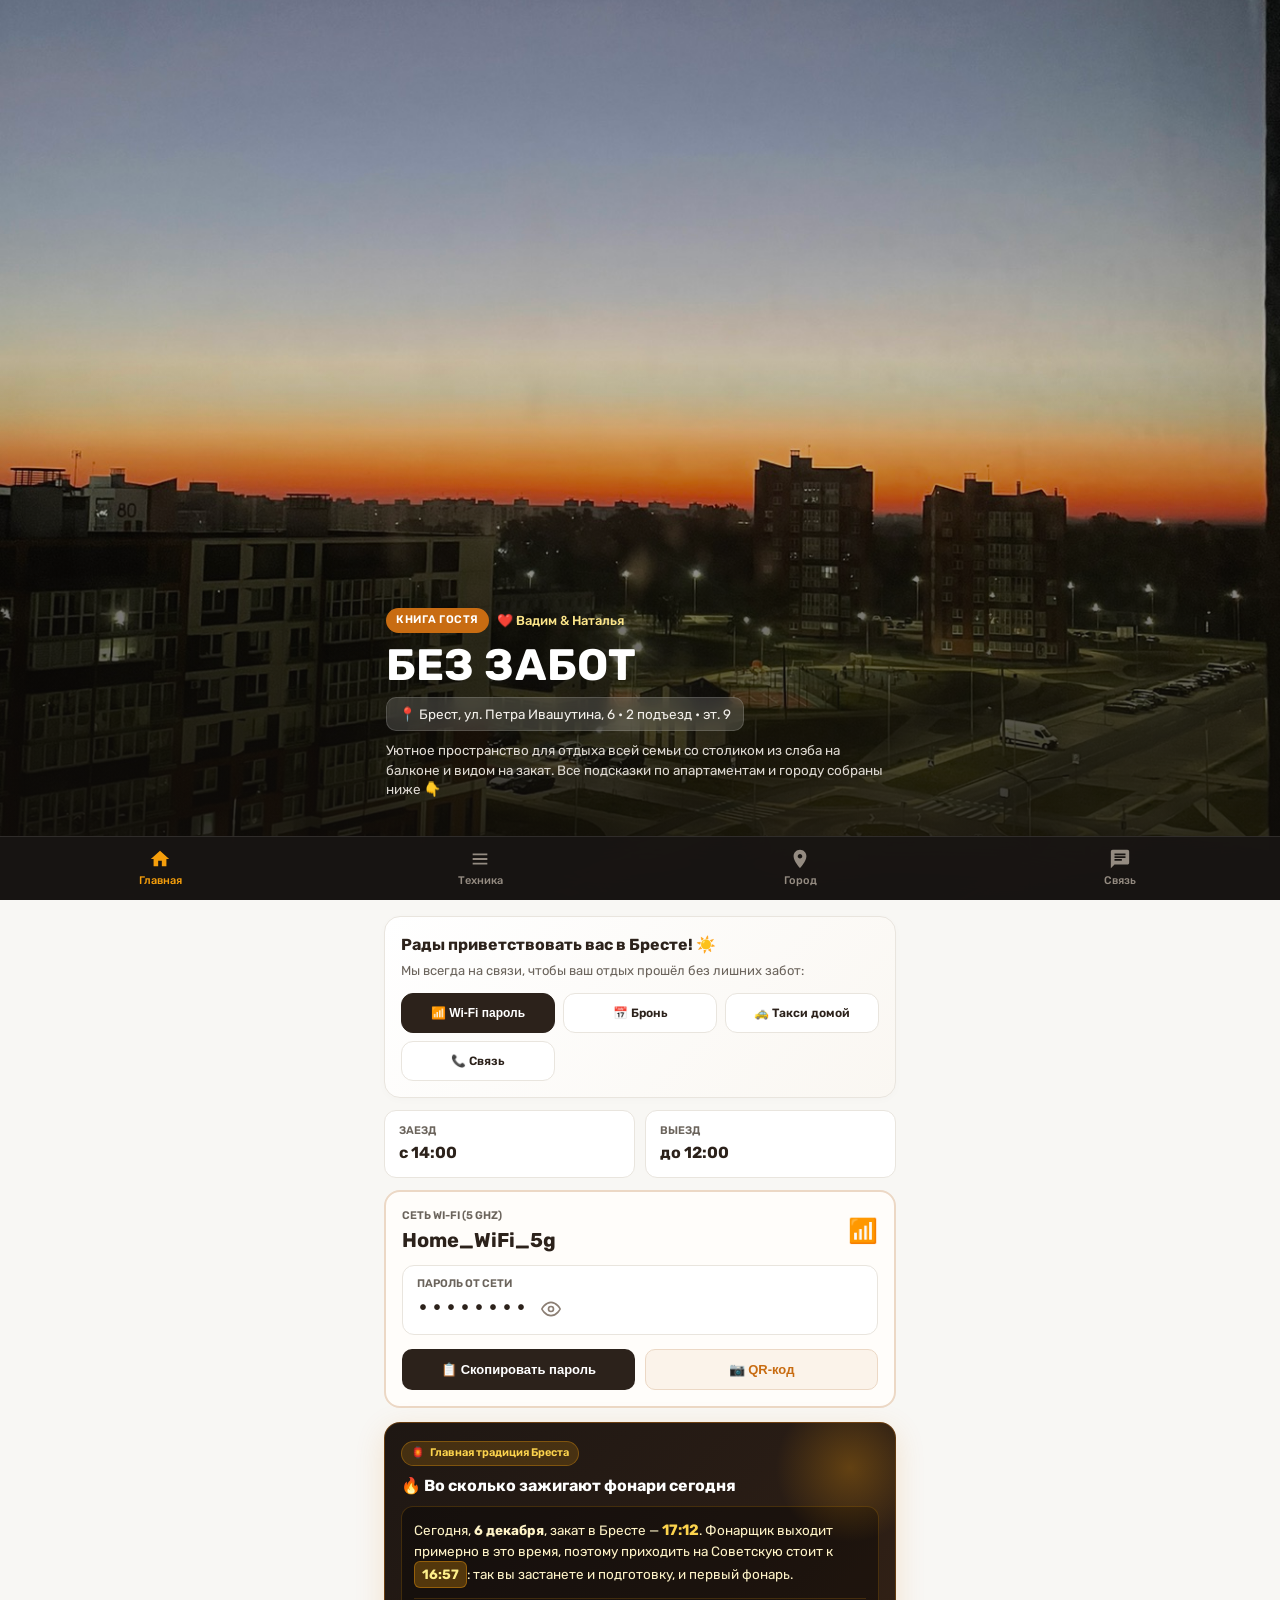
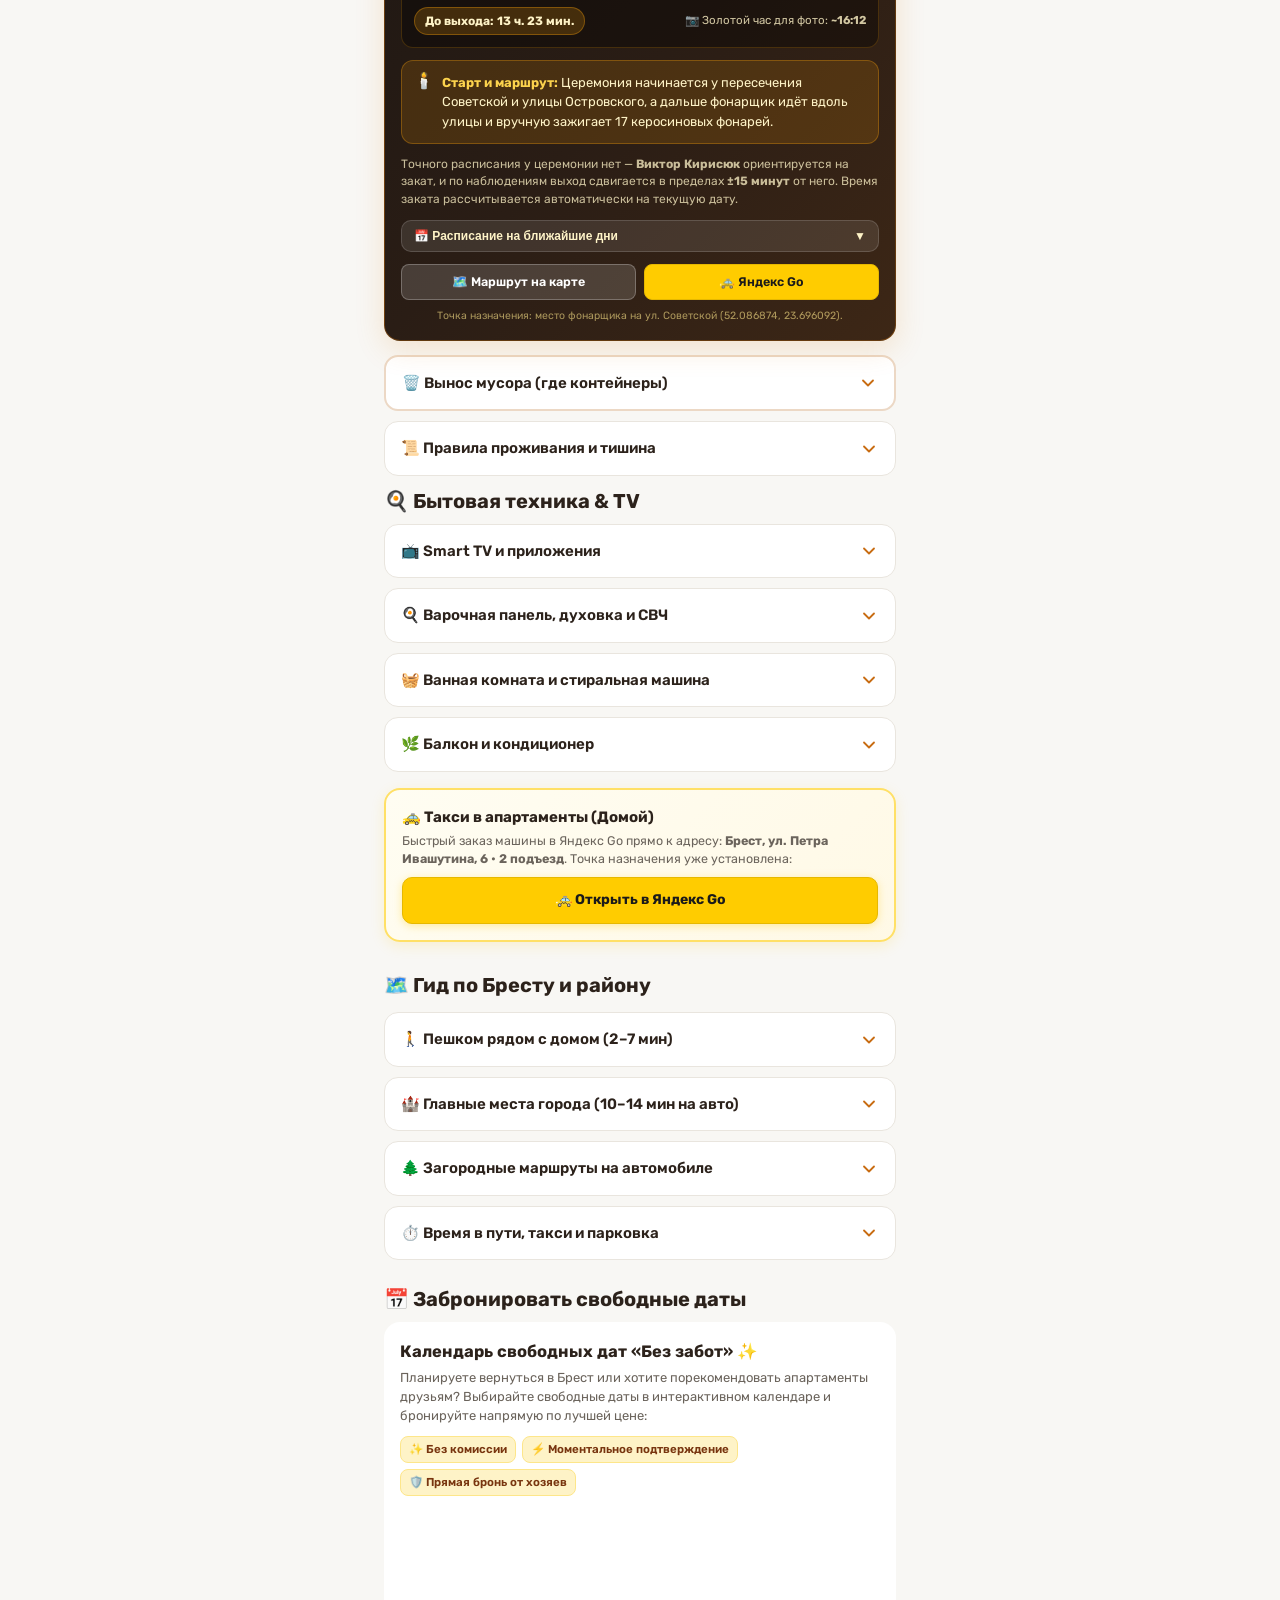
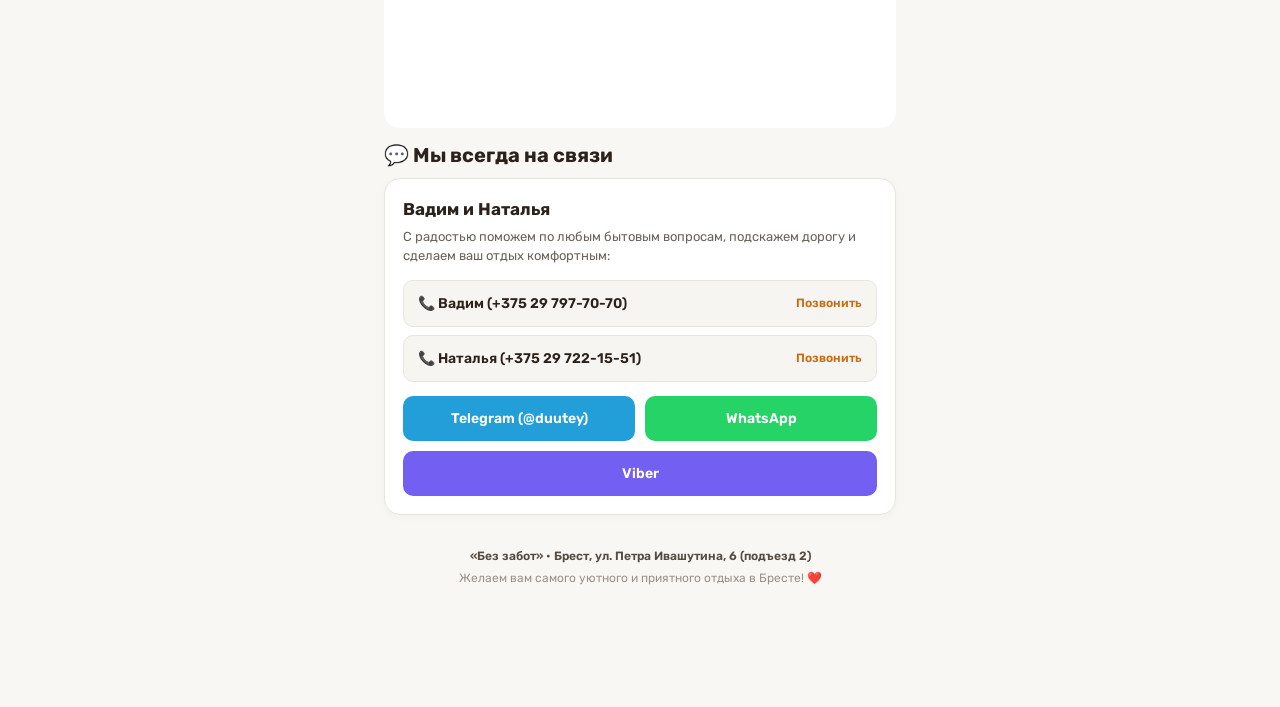
==== index.html @ d319c929 "feat: add booking section with styling Introduce a new booking section component to the guestbook, i" ====
<!DOCTYPE html>
<html lang="ru">
<head>
  <meta charset="UTF-8">
  <meta name="viewport" content="width=device-width, initial-scale=1.0, viewport-fit=cover">
  <title>Без забот • Брест | Книга гостя</title>
  <meta name="description" content="Интерактивная книга гостя и путеводитель по апартаментам «Без забот» в Бресте: пароль Wi-Fi, бытовая техника, правила, вынос мусора, гид по достопримечательностям и заказ такси в Яндекс Go.">

  <link rel="preconnect" href="https://fonts.googleapis.com">
  <link rel="preconnect" href="https://fonts.gstatic.com" crossorigin>
  <link href="https://fonts.googleapis.com/css2?family=Rubik:wght@400;500;600;700&display=swap" rel="stylesheet">

  <style>
    :root {
      --bg: #f8f7f4;
      --card-bg: #ffffff;
      --text-main: #1f1b18;
      --text-muted: #6b645c;
      --accent: #c86c12;
      --accent-soft: #fbf3ea;
      --wood-dark: #2c221b;
      --border: #e9e5de;
      --success: #059669;
      --danger: #dc2626;
      --taxi-yellow: #ffcc00;
      --taxi-yellow-border: #e6b800;
      --taxi-dark: #1a1a1a;
      --tabbar-bg: rgba(24, 21, 19, 0.96);
      --nav-height: 64px;
      --radius: 16px;
    }

    * {
      box-sizing: border-box;
      margin: 0;
      padding: 0;
      -webkit-tap-highlight-color: transparent;
    }

    html {
      scroll-behavior: smooth;
      font-family: 'Rubik', -apple-system, BlinkMacSystemFont, sans-serif;
      background-color: #141b2b;
      color: var(--text-main);
    }

    body {
      background-color: var(--bg);
      padding-bottom: calc(var(--nav-height) + env(safe-area-inset-bottom, 20px) + 20px);
      line-height: 1.5;
    }

    /* 1. ГЛАВНЫЙ ЭКРАН (HERO) НА ВСЮ ВЫСОТУ 100DVH ДО МЕНЮ */
    .hero {
      position: relative;
      width: 100%;
      min-height: 100vh;
      min-height: 100dvh;
      display: flex;
      flex-direction: column;
      justify-content: flex-end;
      background: 
        linear-gradient(180deg, 
          transparent 0%, 
          transparent 40%, 
          rgba(14, 11, 9, 0.55) 68%, 
          rgba(14, 11, 9, 0.95) 100%
        ),
        url('sunset.jpg?v=20261007') center center / cover no-repeat,
        url('sunset.jpg') center center / cover no-repeat;
      color: #ffffff;
      overflow: hidden;
    }

    .hero-content {
      position: relative;
      z-index: 2;
      width: 100%;
      max-width: 540px;
      margin: 0 auto;
      padding: 0 16px calc(var(--nav-height) + env(safe-area-inset-bottom, 0px) + 36px);
    }

    .hero-badge-row {
      display: flex;
      align-items: center;
      gap: 8px;
      margin-bottom: 8px;
    }

    .hero-badge {
      display: inline-flex;
      align-items: center;
      gap: 6px;
      background: var(--accent);
      color: #ffffff;
      font-size: 11px;
      font-weight: 600;
      letter-spacing: 0.5px;
      text-transform: uppercase;
      padding: 4px 10px;
      border-radius: 20px;
    }

    .hero-host-names {
      font-size: 13px;
      color: #fde68a;
      font-weight: 500;
    }

    .hero-title {
      font-size: clamp(32px, 8.5vw, 44px);
      font-weight: 700;
      letter-spacing: 0.5px;
      line-height: 1.1;
      margin-bottom: 8px;
      text-transform: uppercase;
    }

    .hero-address {
      display: inline-flex;
      align-items: center;
      gap: 6px;
      font-size: 13.5px;
      color: #f3f0eb;
      margin-bottom: 10px;
      text-decoration: none;
      background: rgba(255, 255, 255, 0.15);
      backdrop-filter: blur(8px);
      -webkit-backdrop-filter: blur(8px);
      padding: 6px 12px;
      border-radius: 10px;
      border: 1px solid rgba(255, 255, 255, 0.15);
    }

    .hero-desc {
      font-size: 13.5px;
      color: #ded9d2;
      line-height: 1.45;
    }

    /* КОНТЕЙНЕР */
    .container {
      max-width: 540px;
      margin: 0 auto;
      padding: 16px 14px;
    }

    .section-title {
      font-size: 20px;
      font-weight: 700;
      color: var(--wood-dark);
      margin: 28px 0 12px;
      display: flex;
      align-items: center;
      gap: 8px;
    }

    .card {
      background: var(--card-bg);
      border-radius: var(--radius);
      padding: 18px;
      margin-bottom: 12px;
      border: 1px solid var(--border);
      box-shadow: 0 2px 8px rgba(0,0,0,0.03);
    }

    /* ПРИВЕТСТВИЕ */
    .welcome-card {
      background: linear-gradient(135deg, #ffffff 0%, #faf7f2 100%);
      border: 1px solid var(--border);
      border-radius: var(--radius);
      padding: 16px;
      margin-bottom: 12px;
      box-shadow: 0 2px 8px rgba(0,0,0,0.02);
    }

    .welcome-actions {
      display: grid;
      grid-template-columns: 1fr 1fr 1fr;
      gap: 8px;
      margin-top: 12px;
    }

    .welcome-btn {
      display: flex;
      flex-direction: column;
      align-items: center;
      justify-content: center;
      gap: 4px;
      padding: 10px 6px;
      border-radius: 12px;
      text-decoration: none;
      font-size: 12px;
      font-weight: 600;
      text-align: center;
      border: 1px solid var(--border);
      background: #ffffff;
      color: var(--wood-dark);
      cursor: pointer;
    }

    .welcome-btn-primary {
      background: var(--wood-dark);
      color: #ffffff;
      border-color: var(--wood-dark);
    }

    /* ЗАСЕЛЕНИЕ И WI-FI */
    .info-grid {
      display: grid;
      grid-template-columns: 1fr 1fr;
      gap: 10px;
      margin-bottom: 12px;
    }

    .info-tile {
      background: var(--card-bg);
      border: 1px solid var(--border);
      border-radius: 12px;
      padding: 12px 14px;
    }

    .info-tile-label {
      font-size: 11px;
      text-transform: uppercase;
      font-weight: 600;
      color: var(--text-muted);
      margin-bottom: 2px;
    }

    .info-tile-val {
      font-size: 16px;
      font-weight: 700;
      color: var(--wood-dark);
    }

    .wifi-card {
      background: #fffdfa;
      border: 2px solid #ecd8c5;
      border-radius: var(--radius);
      padding: 16px;
      margin-bottom: 14px;
    }

    .wifi-row {
      display: flex;
      justify-content: space-between;
      align-items: center;
      margin-bottom: 10px;
    }

    .wifi-actions {
      display: grid;
      grid-template-columns: 1fr 1fr;
      gap: 10px;
    }

    .wifi-copy-btn {
      background: var(--wood-dark);
      color: #fff;
      border: none;
      padding: 12px 14px;
      border-radius: 10px;
      font-weight: 600;
      font-size: 13px;
      cursor: pointer;
      display: flex;
      align-items: center;
      justify-content: center;
      gap: 6px;
      transition: background 0.2s, transform 0.1s;
    }

    .wifi-copy-btn:active {
      transform: scale(0.98);
      background: var(--accent);
    }

    .wifi-qr-btn {
      background: var(--accent-soft);
      color: var(--accent);
      border: 1px solid #ecd8c5;
      padding: 12px 14px;
      border-radius: 10px;
      font-weight: 600;
      font-size: 13px;
      cursor: pointer;
      display: flex;
      align-items: center;
      justify-content: center;
      gap: 6px;
    }

    .qr-container {
      display: none;
      margin-top: 14px;
      padding-top: 14px;
      border-top: 1px dashed #ecd8c5;
      text-align: center;
    }

    /* АККОРДЕОНЫ */
    details {
      background: var(--card-bg);
      border-radius: 14px;
      margin-bottom: 10px;
      border: 1px solid var(--border);
      overflow: hidden;
      transition: border-color 0.2s, box-shadow 0.2s;
    }

    details[open] {
      border-color: #d1c8bd;
      box-shadow: 0 4px 12px rgba(0,0,0,0.04);
    }

    summary {
      padding: 15px 16px;
      font-weight: 600;
      font-size: 15px;
      cursor: pointer;
      display: flex;
      justify-content: space-between;
      align-items: center;
      list-style: none;
      user-select: none;
      color: var(--wood-dark);
    }

    summary::-webkit-details-marker {
      display: none;
    }

    .chevron {
      width: 20px;
      height: 20px;
      fill: none;
      stroke: var(--accent);
      stroke-width: 2.2;
      stroke-linecap: round;
      stroke-linejoin: round;
      transition: transform 0.25s ease;
    }

    details[open] .chevron {
      transform: rotate(180deg);
    }

    .acc-content {
      padding: 0 16px 16px;
      font-size: 14px;
      color: #443e38;
      line-height: 1.55;
      border-top: 1px dashed var(--border);
      padding-top: 12px;
    }

    /* МУСОР */
    .steps-list {
      display: flex;
      flex-direction: column;
      gap: 12px;
      margin: 10px 0;
    }

    .step-item {
      display: flex;
      align-items: flex-start;
      gap: 12px;
    }

    .step-num {
      width: 26px;
      height: 26px;
      background: var(--accent);
      color: #fff;
      font-size: 13px;
      font-weight: 700;
      border-radius: 50%;
      display: flex;
      align-items: center;
      justify-content: center;
      flex-shrink: 0;
      margin-top: 2px;
    }

    .yandex-point-btn {
      display: flex;
      align-items: center;
      justify-content: space-between;
      background: var(--accent-soft);
      border: 1px solid #ecd8c5;
      padding: 11px 14px;
      border-radius: 12px;
      text-decoration: none;
      color: var(--accent);
      font-weight: 600;
      font-size: 13px;
      margin: 12px 0 8px;
    }

    .alert-box {
      background: #fef2f2;
      border-left: 4px solid var(--danger);
      padding: 12px;
      border-radius: 8px;
      font-size: 13px;
      color: #991b1b;
      margin-top: 10px;
    }

    /* МЕСТА И КАРТОЧКИ */
    .place-item {
      background: #faf8f5;
      border: 1px solid var(--border);
      border-radius: 12px;
      padding: 13px;
      margin-bottom: 10px;
    }

    .place-header {
      display: flex;
      justify-content: space-between;
      align-items: flex-start;
      gap: 8px;
      margin-bottom: 4px;
    }

    .badge {
      display: inline-block;
      font-size: 11px;
      font-weight: 600;
      padding: 2px 7px;
      border-radius: 6px;
      white-space: nowrap;
    }
    .badge-time { background: #f0ede8; color: #585047; }
    .badge-accent { background: var(--accent-soft); color: var(--accent); }

    /* ДВОЙНЫЕ КНОПКИ ДЕЙСТВИЙ (КАРТА И ТАКСИ) */
    .place-actions {
      display: flex;
      gap: 8px;
      margin-top: 10px;
    }

    .btn-action {
      flex: 1;
      height: 36px;
      display: inline-flex;
      align-items: center;
      justify-content: center;
      gap: 5px;
      font-size: 12.5px;
      font-weight: 600;
      border-radius: 8px;
      white-space: nowrap;
      text-decoration: none;
      transition: opacity 0.15s, transform 0.1s, background-color 0.15s;
      cursor: pointer;
    }

    .btn-action:active {
      transform: scale(0.98);
      opacity: 0.9;
    }

    .btn-map {
      background: #f0ece6;
      border: 1px solid #dfd8cf;
      color: #3e2e23;
    }

    .btn-taxi {
      background: var(--taxi-yellow);
      border: 1px solid var(--taxi-yellow-border);
      color: var(--taxi-dark);
    }

    /* ВИДЖЕТ «БРЕСТСКИЙ ФОНАРЩИК» */
    .lantern-widget {
      position: relative;
      background: linear-gradient(135deg, #1e1713 0%, #2a1d15 50%, #3d2716 100%);
      border: 1px solid rgba(217, 119, 6, 0.35);
      border-radius: var(--radius);
      padding: 16px;
      color: #ffffff;
      margin-bottom: 14px;
      overflow: hidden;
      box-shadow: 0 8px 30px rgba(217, 119, 6, 0.16);
    }
    .lantern-glow {
      position: absolute;
      top: -30px;
      right: -30px;
      width: 150px;
      height: 150px;
      background: radial-gradient(circle, rgba(245, 158, 11, 0.28) 0%, transparent 70%);
      pointer-events: none;
    }
    .lantern-badge {
      display: inline-flex;
      align-items: center;
      gap: 5px;
      font-size: 11px;
      font-weight: 600;
      color: #fcd34d;
      background: rgba(245, 158, 11, 0.18);
      border: 1px solid rgba(245, 158, 11, 0.32);
      padding: 3px 9px;
      border-radius: 999px;
      margin-bottom: 8px;
    }
    .lantern-title {
      font-size: 16px;
      font-weight: 700;
      color: #ffffff;
      display: flex;
      align-items: center;
      gap: 6px;
      margin-bottom: 4px;
    }
    .lantern-desc {
      font-size: 12px;
      color: rgba(254, 243, 199, 0.8);
      line-height: 1.4;
      margin-bottom: 12px;
    }
    .lantern-box {
      background: rgba(0, 0, 0, 0.35);
      border: 1px solid rgba(245, 158, 11, 0.2);
      border-radius: 12px;
      padding: 12px;
      margin-bottom: 12px;
    }
    .lantern-time-label {
      font-size: 11px;
      text-transform: uppercase;
      letter-spacing: 0.5px;
      color: rgba(252, 211, 77, 0.85);
      font-weight: 600;
    }
    .lantern-time-val {
      font-size: 28px;
      font-weight: 800;
      color: #fcd34d;
      line-height: 1.1;
      margin-top: 2px;
    }
    .lantern-status {
      font-size: 13px;
      font-weight: 700;
      color: #fef3c7;
      margin-top: 4px;
    }
    .lantern-sub {
      font-size: 11.5px;
      color: rgba(254, 243, 199, 0.75);
      margin-top: 6px;
      padding-top: 6px;
      border-top: 1px solid rgba(245, 158, 11, 0.15);
      line-height: 1.35;
    }
    .lantern-actions {
      display: flex;
      gap: 8px;
    }
    .lantern-note {
      font-size: 10.5px;
      color: rgba(253, 230, 138, 0.6);
      text-align: center;
      margin-top: 10px;
      line-height: 1.35;
    }



    /* СПЕЦИАЛЬНАЯ КНОПКА: ТАКСИ В АПАРТАМЕНТЫ (ДОМОЙ) */
    .home-taxi-box {
      scroll-margin-top: 20px;
      background: linear-gradient(135deg, #fffdf2 0%, #fff9e6 100%);
      border: 2px solid #ffe066;
      border-radius: var(--radius);
      padding: 16px;
      margin: 16px 0;
      box-shadow: 0 4px 14px rgba(255, 204, 0, 0.15);
      transition: all 0.3s ease;
    }

    .home-taxi-box:target,
    .home-taxi-box.highlight-focus {
      animation: targetPulse 1.6s ease;
    }

    @keyframes targetPulse {
      0%, 100% {
        box-shadow: 0 4px 14px rgba(255, 204, 0, 0.15);
        transform: scale(1);
      }
      30% {
        box-shadow: 0 0 0 4px rgba(255, 204, 0, 0.45), 0 8px 24px rgba(255, 204, 0, 0.25);
        transform: scale(1.02);
      }
    }

    /* СЕРОВАТЫЙ ПОЛУПРОЗРАЧНЫЙ ФОН ПРИ ПЕРЕХОДЕ ПО ЯКОРЯМ */
    #anchor-spotlight-backdrop {
      position: fixed;
      top: 0;
      left: 0;
      right: 0;
      bottom: 0;
      width: 100%;
      height: 100%;
      background: rgba(36, 32, 28, 0.68);
      backdrop-filter: blur(2px);
      -webkit-backdrop-filter: blur(2px);
      z-index: 850;
      opacity: 0;
      pointer-events: none !important; /* Не блокирует тач и скролл */
      will-change: opacity;
    }

    /* Подсвечиваемый целевой блок якоря поверх затемнения */
    .anchor-highlighted-block {
      position: relative !important;
      z-index: 860 !important;
      box-shadow: 0 0 0 4px #d97706, 0 16px 36px rgba(0, 0, 0, 0.38) !important;
      transform: translateZ(0);
      transition: box-shadow 0.35s ease, transform 0.35s ease !important;
    }

    .home-taxi-box.anchor-highlighted-block {
      position: relative !important;
      z-index: 860 !important;
      box-shadow: 0 0 0 4px #ffcc00, 0 0 24px rgba(255, 204, 0, 0.45), 0 20px 42px rgba(0, 0, 0, 0.42) !important;
      transform: translateZ(0);
    }

    .section-title.anchor-highlighted-block {
      background: var(--card-bg, #ffffff);
      padding: 12px 16px;
      border-radius: 14px;
      margin-left: -6px;
      margin-right: -6px;
      box-shadow: 0 0 0 4px #d97706, 0 16px 36px rgba(0, 0, 0, 0.38) !important;
    }

    /* БЛОК СЕКЦИИ ПРИ ЯКОРНОМ ПЕРЕХОДЕ */
    .anchor-section-block {
      scroll-margin-top: 10px;
    }

    .anchor-section-block.anchor-highlighted-block {
      position: relative !important;
      z-index: 860 !important;
      box-shadow: none !important;
      transform: none !important;
    }

    .anchor-section-block.anchor-highlighted-block .section-title {
      position: relative;
      z-index: 861;
      color: #ffffff;
      text-shadow: 0 2px 8px rgba(0, 0, 0, 0.65);
    }

    /* БЛОК КОНТАКТОВ ПРИ ЯКОРНОМ ПЕРЕХОДЕ */
    .contacts-block {
      scroll-margin-top: 10px;
    }

    .contacts-block.anchor-highlighted-block {
      position: relative !important;
      z-index: 860 !important;
      box-shadow: none !important;
      transform: none !important;
    }

    .contacts-block.anchor-highlighted-block .section-title {
      position: relative;
      z-index: 861;
      color: #ffffff;
      text-shadow: 0 2px 8px rgba(0, 0, 0, 0.65);
    }

    .contacts-block.anchor-highlighted-block .card {
      position: relative;
      z-index: 861;
      box-shadow: 0 0 0 4px #d97706, 0 0 24px rgba(217, 119, 6, 0.35), 0 20px 42px rgba(0, 0, 0, 0.45) !important;
      animation: targetPulse 1.2s ease-out 1;
    }

    /* БЛОК ОНЛАЙН-БРОНИРОВАНИЯ (WERENT.ME) */
    .booking-section {
      scroll-margin-top: 10px;
      margin-top: 24px;
    }

    .booking-section.anchor-highlighted-block {
      position: relative !important;
      z-index: 860 !important;
      box-shadow: none !important;
      transform: none !important;
    }

    .booking-section.anchor-highlighted-block .section-title {
      position: relative;
      z-index: 861;
      color: #ffffff;
      text-shadow: 0 2px 8px rgba(0, 0, 0, 0.65);
    }

    .booking-section.anchor-highlighted-block .card {
      position: relative;
      z-index: 861;
      box-shadow: 0 0 0 4px #d97706, 0 0 24px rgba(217, 119, 6, 0.35), 0 20px 42px rgba(0, 0, 0, 0.45) !important;
      animation: targetPulse 1.2s ease-out 1;
    }

    .booking-card {
      background: var(--card-bg, #ffffff);
      border-radius: var(--radius);
      padding: 18px 16px;
      border: 1px solid var(--border-color);
      box-shadow: var(--shadow);
    }

    .booking-header {
      margin-bottom: 12px;
    }

    .booking-title {
      font-size: 16.5px;
      font-weight: 700;
      color: var(--wood-dark);
      display: flex;
      align-items: center;
      gap: 6px;
    }

    .booking-subtitle {
      font-size: 13px;
      color: var(--text-muted);
      margin-top: 4px;
      line-height: 1.45;
    }

    .booking-features {
      display: flex;
      flex-wrap: wrap;
      gap: 6px;
      margin-top: 10px;
    }

    .booking-badge {
      display: inline-flex;
      align-items: center;
      gap: 4px;
      font-size: 11.5px;
      font-weight: 600;
      color: #78350f;
      background: #fef3c7;
      border: 1px solid #fde68a;
      padding: 4px 8px;
      border-radius: 8px;
    }

    .werent-wrapper {
      width: 100%;
      min-height: 200px;
      border-radius: 12px;
      background: #ffffff;
      margin-top: 14px;
    }

    .werent-wrapper .werent-booking-module {
      width: 100% !important;
    }

    .home-taxi-title {
      font-size: 15px;
      font-weight: 700;
      color: #2c221b;
      display: flex;
      align-items: center;
      gap: 6px;
    }

    .home-taxi-desc {
      font-size: 12.5px;
      color: #6b645c;
      margin-top: 4px;
      line-height: 1.4;
    }

    .btn-taxi-home {
      display: flex;
      align-items: center;
      justify-content: center;
      gap: 8px;
      background: var(--taxi-yellow);
      border: 1px solid var(--taxi-yellow-border);
      color: var(--taxi-dark);
      font-weight: 700;
      font-size: 14px;
      padding: 13px 16px;
      border-radius: 10px;
      text-decoration: none;
      margin-top: 10px;
      box-shadow: 0 2px 8px rgba(255, 204, 0, 0.35);
      transition: background 0.15s, transform 0.1s;
      line-height: 1.35;
      text-align: center;
    }

    .btn-taxi-home:active {
      transform: scale(0.98);
      background: #f0c000;
    }

    /* КОНТАКТЫ */
    .host-phones {
      display: flex;
      flex-direction: column;
      gap: 8px;
      margin: 14px 0;
    }

    .phone-btn {
      display: flex;
      align-items: center;
      justify-content: space-between;
      background: #f7f5f1;
      padding: 12px 14px;
      border-radius: 10px;
      text-decoration: none;
      color: var(--wood-dark);
      font-weight: 600;
      font-size: 14px;
      border: 1px solid var(--border);
    }

    .messengers-grid {
      display: grid;
      grid-template-columns: 1fr 1fr;
      gap: 10px;
    }

    .btn-msg {
      display: flex;
      align-items: center;
      justify-content: center;
      gap: 8px;
      text-decoration: none;
      padding: 12px;
      border-radius: 10px;
      font-weight: 600;
      font-size: 14px;
      color: #fff;
    }
    .btn-tg { background: #229ED9; }
    .btn-wa { background: #25D366; }
    .btn-vb { background: #7360f2; grid-column: span 2; }

    /* ФИКСИРОВАННЫЙ ТАББАР НА ВСЮ ШИРИНУ */
    .bottom-nav {
      position: fixed;
      bottom: 0;
      left: 0;
      right: 0;
      width: 100%;
      height: calc(var(--nav-height) + env(safe-area-inset-bottom, 0px));
      padding-bottom: env(safe-area-inset-bottom, 0px);
      background: var(--tabbar-bg);
      backdrop-filter: blur(20px);
      -webkit-backdrop-filter: blur(20px);
      display: flex;
      justify-content: space-around;
      align-items: center;
      z-index: 999;
      border-top: 1px solid rgba(255, 255, 255, 0.1);
    }

    .nav-btn {
      display: flex;
      flex-direction: column;
      align-items: center;
      justify-content: center;
      gap: 3px;
      text-decoration: none;
      color: #948b81;
      font-size: 11px;
      font-weight: 500;
      width: 25%;
      height: 100%;
      transition: color 0.15s;
    }

    .nav-btn.active, .nav-btn:hover {
      color: #f59e0b;
    }

    .nav-btn svg {
      width: 22px;
      height: 22px;
      fill: currentColor;
    }
  </style>
</head>
<body>

  <!-- ЗАТЕМНЯЮЩИЙ СЕРО-КОФЕЙНЫЙ ОВЕРЛЕЙ ПРИ ПЕРЕХОДЕ ПО ЯКОРЯМ -->
  <div id="anchor-spotlight-backdrop" aria-hidden="true"></div>

  <!-- ГЛАВНЫЙ ЭКРАН 100DVH ДО МЕНЮ -->
  <section class="hero" id="top">
    <div class="hero-content">
      <div class="hero-badge-row">
        <div class="hero-badge">книга гостя</div>
        <div class="hero-host-names">❤️ Вадим & Наталья</div>
      </div>
      <h1 class="hero-title">БЕЗ ЗАБОТ</h1>
      <a href="https://maps.yandex.ru/?text=Брест,+ул.+Петра+Ивашутина,+6,+подъезд+2" class="hero-address" target="_blank">
        📍 Брест, ул. Петра Ивашутина, 6 • 2 подъезд • эт. 9
      </a>
      <p class="hero-desc">Уютное пространство для отдыха всей семьи со столиком из слэба на балконе и видом на закат. Все подсказки по апартаментам и городу собраны ниже 👇</p>
    </div>
  </section>

  <div class="container">

    <!-- ПРИВЕТСТВИЕ -->
    <div class="welcome-card">
      <div style="font-size: 16px; font-weight: 700; color: var(--wood-dark);">Рады приветствовать вас в Бресте! ☀️</div>
      <div style="font-size: 13px; color: var(--text-muted); margin-top: 4px;">
        Мы всегда на связи, чтобы ваш отдых прошёл без лишних забот:
      </div>
      <div class="welcome-actions">
        <button class="welcome-btn welcome-btn-primary" onclick="copyWifi()">
          📶 Wi-Fi пароль
        </button>
        <a href="#booking" class="welcome-btn">
          📅 Бронь
        </a>
        <a href="#taxi-home" class="welcome-btn" onclick="scrollToTaxiHome(event)">
          🚕 Такси домой
        </a>
        <a href="#contacts" class="welcome-btn">
          📞 Связь
        </a>
      </div>
    </div>

    <!-- ЗАСЕЛЕНИЕ И WI-FI -->
    <div class="info-grid">
      <div class="info-tile">
        <div class="info-tile-label">Заезд</div>
        <div class="info-tile-val">с 14:00</div>
      </div>
      <div class="info-tile">
        <div class="info-tile-label">Выезд</div>
        <div class="info-tile-val">до 12:00</div>
      </div>
    </div>

    <!-- КАРТОЧКА WI-FI -->
    <div class="wifi-card" id="wifi">
      <div class="wifi-row">
        <div>
          <div style="font-size: 11px; color: var(--text-muted); text-transform: uppercase; font-weight: 600;">Сеть Wi-Fi (5 GHz)</div>
          <div style="font-size: 20px; font-weight: 700; color: var(--wood-dark);" id="wifi-ssid">Home_WiFi_5g</div>
        </div>
        <div style="font-size: 24px;">📶</div>
      </div>
      <div style="margin-bottom: 14px; background: #fff; padding: 10px 14px; border-radius: 12px; border: 1px solid var(--border); display: flex; align-items: center; justify-content: space-between;">
        <div>
          <div style="font-size: 11px; color: var(--text-muted); text-transform: uppercase; font-weight: 600;">Пароль от сети</div>
          <div style="display: flex; align-items: center; gap: 8px; margin-top: 2px;">
            <span style="font-size: 20px; font-weight: 700; font-family: monospace; color: var(--wood-dark); letter-spacing: 2px;" id="wifi-pass-display">••••••••</span>
            <button type="button" onclick="toggleWifiPass()" style="background: none; border: none; cursor: pointer; padding: 4px; display: flex; align-items: center; justify-content: center; color: #8b7e73; border-radius: 6px;" title="Показать пароль" id="wifi-eye-btn">
              <svg viewBox="0 0 24 24" width="20" height="20" fill="none" stroke="currentColor" stroke-width="2" stroke-linecap="round" stroke-linejoin="round">
                <path d="M1 12s4-8 11-8 11 8 11 8-4 8-11 8-11-8-11-8z"></path>
                <circle cx="12" cy="12" r="3"></circle>
              </svg>
            </button>
          </div>
        </div>
      </div>
      <div class="wifi-actions">
        <button class="wifi-copy-btn" onclick="copyWifi()">
          📋 Скопировать пароль
        </button>
        <button class="wifi-qr-btn" onclick="toggleQr()">
          📷 QR-код
        </button>
      </div>
      <div class="qr-container" id="qr-box">
        <div style="font-size: 12px; color: var(--text-muted); margin-bottom: 8px;">Наведите камеру смартфона для подключения:</div>
        <img src="https://api.qrserver.com/v1/create-qr-code/?size=220x220&data=WIFI%3AT%3AWPA%3BS%3AHome_WiFi_5g%3BP%3Aqwer1234%3B%3B&bgcolor=ffffff&color=2c221b&margin=1" alt="QR Code" style="width: 170px; height: 170px; border-radius: 12px; border: 1px solid #ecd8c5;">
      </div>
    </div>

    <!-- ВИДЖЕТ «БРЕСТСКИЙ ФОНАРЩИК» (ИНТЕРАКТИВНЫЙ ТАЙМЕР ВЕЧЕРНЕГО РИТУАЛА) -->
    <div class="lantern-widget" id="lantern">
      <div class="lantern-glow"></div>
      <div class="lantern-badge">
        <span>🏮</span> Главная традиция Бреста
      </div>
      <div class="lantern-title">
        <span>🔥 Во сколько зажигают фонари сегодня</span>
      </div>

      <div class="lantern-box" style="margin-top: 8px;">
        <p style="font-size: 13.5px; line-height: 1.5; color: #fef3c7;">
          Сегодня, <b id="lantern-date-str">7 октября</b>, закат в Бресте — <b id="lantern-sunset-val" style="color: #fcd34d; font-size: 15px;">18:49</b>. Фонарщик выходит примерно в это время, поэтому приходить на Советскую стоит к <span id="lantern-arrive-pill" style="display: inline-block; padding: 2px 7px; border-radius: 6px; background: rgba(245, 158, 11, 0.28); color: #fef08a; font-weight: 700; border: 1px solid rgba(245, 158, 11, 0.4);">18:34</span>: так вы застанете и подготовку, и первый фонарь.
        </p>

        <div style="margin-top: 10px; padding-top: 8px; border-top: 1px solid rgba(245, 158, 11, 0.18); display: flex; justify-content: space-between; align-items: center; flex-wrap: gap; gap: 8px;">
          <span id="lantern-status" style="font-size: 12px; font-weight: 700; color: #fef3c7; background: rgba(245, 158, 11, 0.2); padding: 4px 10px; border-radius: 99px; border: 1px solid rgba(245, 158, 11, 0.35);">
            До выхода: 1 ч. 15 мин.
          </span>
          <span style="font-size: 11.5px; color: rgba(254, 243, 199, 0.8);">
            📷 Золотой час для фото: <b id="lantern-golden-val">~17:49</b>
          </span>
        </div>
      </div>

      <!-- Отдельный заметный блок: Старт и маршрут ритуала -->
      <div style="background: rgba(245, 158, 11, 0.16); border: 1px solid rgba(245, 158, 11, 0.32); border-radius: 12px; padding: 12px; margin-bottom: 12px; font-size: 13px; line-height: 1.5; color: #fef3c7; display: flex; align-items: flex-start; gap: 8px;">
        <span style="font-size: 16px; line-height: 1; flex-shrink: 0;">🕯️</span>
        <div>
          <b style="color: #fcd34d;">Старт и маршрут:</b> Церемония начинается у пересечения Советской и улицы Островского, а дальше фонарщик идёт вдоль улицы и вручную зажигает 17 керосиновых фонарей.
        </div>
      </div>

      <div style="font-size: 12px; color: rgba(254, 243, 199, 0.75); line-height: 1.45; margin-bottom: 12px;">
        Точного расписания у церемонии нет — <b>Виктор Кирисюк</b> ориентируется на закат, и по наблюдениям выход сдвигается в пределах <b>±15 минут</b> от него. Время заката рассчитывается автоматически на текущую дату.
      </div>

      <!-- Кнопка раскрытия расписания на неделю -->
      <button onclick="toggleWeekSchedule()" style="width: 100%; padding: 8px 12px; border-radius: 10px; background: rgba(255, 255, 255, 0.1); border: 1px solid rgba(255, 255, 255, 0.15); color: #fef3c7; font-size: 12px; font-weight: 600; cursor: pointer; display: flex; justify-content: space-between; align-items: center; margin-bottom: 12px;">
        <span>📅 Расписание на ближайшие дни</span>
        <span id="week-chevron">▼</span>
      </button>

      <div id="week-table-box" style="display: none; background: rgba(0, 0, 0, 0.4); border: 1px solid rgba(245, 158, 11, 0.2); border-radius: 10px; overflow: hidden; margin-bottom: 12px; font-size: 12px;">
        <div style="display: grid; grid-template-columns: 1fr 1fr 1fr; padding: 6px 10px; background: rgba(245, 158, 11, 0.18); font-weight: 700; color: #fcd34d; font-size: 11px;">
          <div>Дата</div>
          <div style="text-align: center;">Закат (выход)</div>
          <div style="text-align: right;">Прийти к</div>
        </div>
        <div id="week-rows"></div>
      </div>

      <div class="lantern-actions place-actions">
        <a href="https://maps.yandex.ru/?rtext=52.0622,23.7483~52.086874,23.696092&rtt=auto" target="_blank" class="btn-action btn-map" style="background: rgba(255,255,255,0.15); color: #ffffff; border-color: rgba(255,255,255,0.25);">
          🗺️ Маршрут на карте
        </a>
        <a href="https://3.redirect.appmetrica.yandex.com/route?start-lat=52.0622&start-lon=23.7483&end-lat=52.086874&end-lon=23.696092&app=taxi" target="_blank" class="btn-action btn-taxi">
          🚕 Яндекс Go
        </a>
      </div>
      <div style="font-size: 10.5px; color: rgba(253, 230, 138, 0.6); text-align: center; margin-top: 8px;">
        Точка назначения: место фонарщика на ул. Советской (52.086874, 23.696092).
      </div>
    </div>

    <!-- ВЫНОС МУСОРА (СХЕМА + ЯНДЕКС ТОЧКА) -->
    <details style="border: 2px solid #ecd8c5;" id="trash">
      <summary>
        <span>🗑️ Вынос мусора (где контейнеры)</span>
        <svg class="chevron" viewBox="0 0 24 24"><polyline points="6 9 12 15 18 9"></polyline></svg>
      </summary>
      <div class="acc-content">
        <p style="margin-bottom: 8px; font-weight: 500;">Как быстро дойти до площадки:</p>
        <div class="steps-list">
          <div class="step-item">
            <div class="step-num">1</div>
            <div>Выйдите из подъезда и поверните <b>налево</b> в сторону соседнего дома № 8.</div>
          </div>
          <div class="step-item">
            <div class="step-num">2</div>
            <div>Пройдите по пешеходной дорожке между домами.</div>
          </div>
          <div class="step-item">
            <div class="step-num">3</div>
            <div>Контейнеры расположены у дороги на небольшом удалении от дома.</div>
          </div>
        </div>

        <!-- ЯНДЕКС ТОЧКА -->
        <a href="https://maps.yandex.ru/?rtext=~52.063463,23.719237&rtt=pd" target="_blank" class="yandex-point-btn">
          <span>📍 Точка на Яндекс.Картах (мусорка)</span>
          <span style="text-decoration: underline;">Пеший маршрут →</span>
        </a>

        <div class="alert-box">
          <b>Важно:</b> Пожалуйста, не оставляйте пакеты с мусором на этаже или у крыльца подъезда. Спасибо за чистоту!
        </div>
      </div>
    </details>

    <!-- ПРАВИЛА И ТИШИНА -->
    <details id="rules">
      <summary>
        <span>📜 Правила проживания и тишина</span>
        <svg class="chevron" viewBox="0 0 24 24"><polyline points="6 9 12 15 18 9"></polyline></svg>
      </summary>
      <div class="acc-content">
        <ul style="padding-left: 18px; display: flex; flex-direction: column; gap: 8px;">
          <li><b>Курение строго запрещено 🚭:</b> в апартаментах, на балконе и в подъезде курить нельзя. Места для курения — только на улице.</li>
          <li><b>Без шумных вечеринок 🚫:</b> апартаменты созданы для спокойного семейного отдыха и не сдаются для праздников.</li>
          <li><b>Режим тишины (Закон РБ) 🤫:</b> просим соблюдать тишину с <b>23:00 до 07:00</b>.</li>
          <li><b>При выходе из дома:</b> закрывайте окна, запирайте дверь на ключ, выключайте свет и мощные электроприборы.</li>
          <li><b>Безбарьерный вход ♿:</b> подъезд оборудован плавным заездом без ступеней от тротуара прямо до лифта.</li>
        </ul>
      </div>
    </details>



    <!-- ТЕХНИКА И SMART TV -->
    <div id="tech" class="anchor-section-block">
      <h2 class="section-title" style="margin-top: 0; margin-bottom: 8px;">🍳 Бытовая техника & TV</h2>

      <details>
        <summary>
          <span>📺 Smart TV и приложения</span>
          <svg class="chevron" viewBox="0 0 24 24"><polyline points="6 9 12 15 18 9"></polyline></svg>
        </summary>
        <div class="acc-content">
          Телевизор оснащен атмосферной подсветкой. Для вас настроены:
          <ul style="padding-left: 18px; margin-top: 8px; display: flex; flex-direction: column; gap: 6px;">
            <li><b>OTT Player:</b> эфирные телеканалы, фильмы и спортивные трансляции.</li>
            <li><b>NUM / Кинопоиск:</b> огромная библиотека фильмов и новинок в HD.</li>
            <li><b>YouTube:</b> видео и музыка (при любом подвисании просто перезапустите приложение).</li>
          </ul>
        </div>
      </details>

      <details>
        <summary>
          <span>🍳 Варочная панель, духовка и СВЧ</span>
          <svg class="chevron" viewBox="0 0 24 24"><polyline points="6 9 12 15 18 9"></polyline></svg>
        </summary>
        <div class="acc-content">
          1. Удерживайте кнопку включения 2 секунды.<br>
          2. <b>Если горит символ «L» (защита от детей):</b> зажмите кнопку с иконкой замка 🔒 на 3 секунды до звукового сигнала — плита разблокируется.<br>
          3. На кухне есть СВЧ-печь, духовой шкаф, чайник, посуда, а также чай, кофе, сахар, соль и масло.
        </div>
      </details>

      <details>
        <summary>
          <span>🧺 Ванная комната и стиральная машина</span>
          <svg class="chevron" viewBox="0 0 24 24"><polyline points="6 9 12 15 18 9"></polyline></svg>
        </summary>
        <div class="acc-content">
          • <b>Стиральная машина:</b> рекомендуем удобный режим «Быстро 30 мин».<br>
          • В ванной есть тропический душ, полотенцесушитель, фен и свежие полотенца.<br>
          • Санузел комфортный раздельный. Утюг и гладильная доска — в спальне/прихожей.
        </div>
      </details>

      <details>
        <summary>
          <span>🌿 Балкон и кондиционер</span>
          <svg class="chevron" viewBox="0 0 24 24"><polyline points="6 9 12 15 18 9"></polyline></svg>
        </summary>
        <div class="acc-content">
          • <b>Балкон (9 этаж):</b> панорамный вид на закатный Брест, столик из натурального слэба и складная сушилка для белья.<br>
          • <b>Кондиционер:</b> значок ❄️ — охлаждение, значок ☀️ — обогрев. Комфортная температура: 22–23°C.
        </div>
      </details>
    </div>

    <!-- СПЕЦИАЛЬНЫЙ БЛОК: ТАКСИ В АПАРТАМЕНТЫ (ДОМОЙ) -->
    <div class="home-taxi-box" id="taxi-home">
      <div class="home-taxi-title">
        <span>🚕 Такси в апартаменты (Домой)</span>
      </div>
      <div class="home-taxi-desc">
        Быстрый заказ машины в Яндекс Go прямо к адресу: <b>Брест, ул. Петра Ивашутина, 6 • 2 подъезд</b>. Точка назначения уже установлена:
      </div>
      <a href="https://3.redirect.appmetrica.yandex.com/route?end-lat=52.063893&end-lon=23.720725&text=%D0%91%D1%80%D0%B5%D1%81%D1%82%2C+%D1%83%D0%BB.+%D0%9F%D0%B5%D1%82%D1%80%D0%B0+%D0%98%D0%B2%D0%B0%D1%88%D1%83%D1%82%D0%B8%D0%BD%D0%B0%2C+6%2C+%D0%BF%D0%BE%D0%B4%D1%8A%D0%B5%D0%B7%D0%B4+2&app=taxi" target="_blank" class="btn-taxi-home">
        🚕 Открыть в Яндекс Go
      </a>
    </div>

    <!-- ГОРОД И ЛОКАЦИИ -->
    <h2 class="section-title" id="city">🗺️ Гид по Бресту и району</h2>

    <details>
      <summary>
        <span>🚶 Пешком рядом с домом (2–7 мин)</span>
        <svg class="chevron" viewBox="0 0 24 24"><polyline points="6 9 12 15 18 9"></polyline></svg>
      </summary>
      <div class="acc-content">
        <div class="place-item">
          <div class="place-header">
            <b>☕ Кафе «Brasileiro» (Бразильяно)</b>
            <span class="badge badge-accent">2 мин</span>
          </div>
          <span style="font-size: 13px; color: var(--text-muted);">Прямо в нашем квартале (ул. Ивашутина). Свежий кофе, круассаны и сытные завтраки.</span>
          <div class="place-actions">
            <a href="https://maps.yandex.ru/?text=Брест,+кафе+Brasileiro" target="_blank" class="btn-action btn-map">🗺️ На карте</a>
            <a href="https://3.redirect.appmetrica.yandex.com/route?end-lat=52.0634&end-lon=23.7185&app=taxi" target="_blank" class="btn-action btn-taxi">🚕 Яндекс Go</a>
          </div>
        </div>

        <div class="place-item">
          <div class="place-header">
            <b>🛒 Магазин «Продукточка»</b>
            <span class="badge badge-time">1–2 мин</span>
          </div>
          <span style="font-size: 13px; color: var(--text-muted);">Через дорогу: фермерская молочка, свежий хлеб, вода, бакалея и снеки.</span>
          <div class="place-actions">
            <a href="https://maps.yandex.ru/?text=Брест,+ул.+Петра+Ивашутина" target="_blank" class="btn-action btn-map">🗺️ На карте</a>
            <a href="https://3.redirect.appmetrica.yandex.com/route?end-lat=52.0625&end-lon=23.7190&app=taxi" target="_blank" class="btn-action btn-taxi">🚕 Яндекс Go</a>
          </div>
        </div>

        <div class="place-item">
          <div class="place-header">
            <b>🍕 Пиццерия «Папа Пицца» & супермаркет «Санта»</b>
            <span class="badge badge-time">5–7 мин</span>
          </div>
          <span style="font-size: 13px; color: var(--text-muted);">Ул. Рябиновая, 1А. Пицца из печи с собой или в уютном зале, кулинария и выпечка.</span>
          <div class="place-actions">
            <a href="https://maps.yandex.ru/?text=Брест,+ул.+Рябиновая,+1А" target="_blank" class="btn-action btn-map">🗺️ На карте</a>
            <a href="https://3.redirect.appmetrica.yandex.com/route?end-lat=52.0645&end-lon=23.7258&app=taxi" target="_blank" class="btn-action btn-taxi">🚕 Яндекс Go</a>
          </div>
        </div>

        <div class="place-item">
          <div class="place-header">
            <b>🌳 Парк 1000-летия Бреста</b>
            <span class="badge badge-time">5–7 мин</span>
          </div>
          <span style="font-size: 13px; color: var(--text-muted);">Через дорогу (ул. Екельчика): сеть дорожек для прогулок, храм и теннисные корты.</span>
          <div class="place-actions">
            <a href="https://maps.yandex.ru/?text=Брест,+парк+1000-летия" target="_blank" class="btn-action btn-map">🗺️ На карте</a>
            <a href="https://3.redirect.appmetrica.yandex.com/route?end-lat=52.0610&end-lon=23.7250&app=taxi" target="_blank" class="btn-action btn-taxi">🚕 Яндекс Go</a>
          </div>
        </div>

        <div class="place-item">
          <div class="place-header">
            <b>🛡️ Форт № 4 Брестской крепости</b>
            <span class="badge badge-time">15 мин / 4 мин авто</span>
          </div>
          <span style="font-size: 13px; color: var(--text-muted);">Земляные валы и капониры внешнего пояса крепости. Исторический тихий парк.</span>
          <div class="place-actions">
            <a href="https://maps.yandex.ru/?text=Брест,+Форт+4" target="_blank" class="btn-action btn-map">🗺️ На карте</a>
            <a href="https://3.redirect.appmetrica.yandex.com/route?end-lat=52.0722&end-lon=23.7088&app=taxi" target="_blank" class="btn-action btn-taxi">🚕 Яндекс Go</a>
          </div>
        </div>
      </div>
    </details>

    <details>
      <summary>
        <span>🏰 Главные места города (10–14 мин на авто)</span>
        <svg class="chevron" viewBox="0 0 24 24"><polyline points="6 9 12 15 18 9"></polyline></svg>
      </summary>
      <div class="acc-content">
        <!-- 1. Брестская крепость -->
        <div class="place-item">
          <div class="place-header">
            <b>⭐ Брестская крепость-герой & музей «Берестье»</b>
            <span class="badge badge-time">12–14 мин</span>
          </div>
          <span style="font-size: 13px; color: var(--text-muted);">Монумент «Мужество», Холмские ворота и музей XIII века. Бесплатная парковка — у Северных ворот (ул. Зубачева).</span>
          <div class="place-actions">
            <a href="https://maps.yandex.ru/?text=52.0882,23.6601" target="_blank" class="btn-action btn-map">🗺️ На карте</a>
            <a href="https://3.redirect.appmetrica.yandex.com/route?end-lat=52.0882&end-lon=23.6601&app=taxi" target="_blank" class="btn-action btn-taxi">🚕 Яндекс Go</a>
          </div>
        </div>

        <!-- 2. Улица Советская -->
        <div class="place-item">
          <div class="place-header">
            <b>🕯️ Пешеходная ул. Советская (фонарщик)</b>
            <span class="badge badge-time">12–14 мин</span>
          </div>
          <span style="font-size: 13px; color: var(--text-muted);">Главный променад города. Каждый вечер в сумерках фонарщик вручную зажигает керосиновые фонари.</span>
          <div class="place-actions">
            <a href="https://maps.yandex.ru/?text=52.0911,23.6936" target="_blank" class="btn-action btn-map">🗺️ На карте</a>
            <a href="https://3.redirect.appmetrica.yandex.com/route?end-lat=52.0911&end-lon=23.6936&app=taxi" target="_blank" class="btn-action btn-taxi">🚕 Яндекс Go</a>
          </div>
        </div>

        <!-- 3. Аллея кованых фонарей -->
        <div class="place-item">
          <div class="place-header">
            <b>🎨 Аллея кованых фонарей (ул. Гоголя)</b>
            <span class="badge badge-time">12–14 мин</span>
          </div>
          <span style="font-size: 13px; color: var(--text-muted);">Десятки уникальных арт-скульптур по мотивам повестей Гоголя («Нос», «Вечера на хуторе»).</span>
          <div class="place-actions">
            <a href="https://maps.yandex.ru/?text=52.0911,23.6936" target="_blank" class="btn-action btn-map">🗺️ На карте</a>
            <a href="https://3.redirect.appmetrica.yandex.com/route?end-lat=52.0911&end-lon=23.6936&app=taxi" target="_blank" class="btn-action btn-taxi">🚕 Яндекс Go</a>
          </div>
        </div>

        <!-- 4. Набережная Мухавца -->
        <div class="place-item">
          <div class="place-header">
            <b>🚢 Набережная Мухавца и теплоход «Гродно»</b>
            <span class="badge badge-time">10–12 мин</span>
          </div>
          <span style="font-size: 13px; color: var(--text-muted);">Живописная набережная вдоль реки. От Городского сада (ул. Ленина, 2) отходит экскурсионный теплоход.</span>
          <div class="place-actions">
            <a href="https://maps.yandex.ru/?text=52.0838,23.6874" target="_blank" class="btn-action btn-map">🗺️ На карте</a>
            <a href="https://3.redirect.appmetrica.yandex.com/route?end-lat=52.0838&end-lon=23.6874&app=taxi" target="_blank" class="btn-action btn-taxi">🚕 Яндекс Go</a>
          </div>
        </div>

        <!-- 5. Парк 1 Мая & Трактир «У озера» -->
        <div class="place-item">
          <div class="place-header">
            <b>🎡 Парк 1 Мая & Трактир «У озера»</b>
            <span class="badge badge-time">12–14 мин</span>
          </div>
          <span style="font-size: 13px; color: var(--text-muted);">Аттракционы, лебединые пруды и знаменитый сруб с горячими белорусскими драниками в горшочках.</span>
          <div class="place-actions">
            <a href="https://maps.yandex.ru/?text=52.0945,23.6811" target="_blank" class="btn-action btn-map">🗺️ На карте</a>
            <a href="https://3.redirect.appmetrica.yandex.com/route?end-lat=52.0945&end-lon=23.6811&app=taxi" target="_blank" class="btn-action btn-taxi">🚕 Яндекс Go</a>
          </div>
        </div>
      </div>
    </details>

    <details>
      <summary>
        <span>🌲 Загородные маршруты на автомобиле</span>
        <svg class="chevron" viewBox="0 0 24 24"><polyline points="6 9 12 15 18 9"></polyline></svg>
      </summary>
      <div class="acc-content">
        <!-- Беловежская пуща -->
        <div class="place-item">
          <div class="place-header">
            <b>1. Беловежская пуща & Каменецкая вежа</b>
            <span class="badge badge-accent">65 км • ~55 мин</span>
          </div>
          <span style="font-size: 13px; color: var(--text-muted);">Реликтовый лес, вольеры с зубрами, Музей природы и Поместье Деда Мороза. По пути — оборонная башня XIII века в Каменце.</span>
          <div class="place-actions">
            <a href="https://maps.yandex.ru/?text=52.5564,23.7997" target="_blank" class="btn-action btn-map">🗺️ На карте</a>
            <a href="https://3.redirect.appmetrica.yandex.com/route?end-lat=52.5564&end-lon=23.7997&app=taxi" target="_blank" class="btn-action btn-taxi">🚕 Яндекс Go</a>
          </div>
        </div>

        <!-- Коссовский замок -->
        <div class="place-item">
          <div class="place-header">
            <b>2. Коссовский замок & Ружанский дворец</b>
            <span class="badge badge-accent">135 км • 1 ч 30 мин</span>
          </div>
          <span style="font-size: 13px; color: var(--text-muted);">Неоготический дворец Пусловских с 12 башнями и Ружанский дворцовый комплекс Сапег («Белорусский Версаль»).</span>
          <div class="place-actions">
            <a href="https://maps.yandex.ru/?text=52.7656,25.1216" target="_blank" class="btn-action btn-map">🗺️ На карте</a>
            <a href="https://3.redirect.appmetrica.yandex.com/route?end-lat=52.7656&end-lon=25.1216&app=taxi" target="_blank" class="btn-action btn-taxi">🚕 Яндекс Go</a>
          </div>
        </div>

        <!-- Парк животных Диприз -->
        <div class="place-item">
          <div class="place-header">
            <b>3. Парк животных «Диприз» (Барановичи)</b>
            <span class="badge badge-accent">205 км • 2 ч (М1)</span>
          </div>
          <span style="font-size: 13px; color: var(--text-muted);">Огромный сафари-парк: ламы, альпаки, олени и птицы свободно подходят к рукам. Запас времени — от 4–5 часов.</span>
          <div class="place-actions">
            <a href="https://maps.yandex.ru/?text=53.0984,26.0428" target="_blank" class="btn-action btn-map">🗺️ На карте</a>
            <a href="https://3.redirect.appmetrica.yandex.com/route?end-lat=53.0984&end-lon=26.0428&app=taxi" target="_blank" class="btn-action btn-taxi">🚕 Яндекс Go</a>
          </div>
        </div>
      </div>
    </details>

    <details>
      <summary>
        <span>⏱️ Время в пути, такси и парковка</span>
        <svg class="chevron" viewBox="0 0 24 24"><polyline points="6 9 12 15 18 9"></polyline></svg>
      </summary>
      <div class="acc-content">
        <table style="width: 100%; border-collapse: collapse; font-size: 13px;">
          <tr style="border-bottom: 1px solid var(--border);"><td style="padding: 8px 0;">Погранпереход «Брест» (Варшавский мост)</td><td style="text-align: right; font-weight: 600; color: var(--accent);">~11 мин</td></tr>
          <tr style="border-bottom: 1px solid var(--border);"><td style="padding: 8px 0;">Центр (ул. Советская, ЦУМ)</td><td style="text-align: right; font-weight: 600; color: var(--accent);">~12–14 мин</td></tr>
          <tr style="border-bottom: 1px solid var(--border);"><td style="padding: 8px 0;">Мемориал «Брестская крепость»</td><td style="text-align: right; font-weight: 600; color: var(--accent);">~13 мин</td></tr>
          <tr style="border-bottom: 1px solid var(--border);"><td style="padding: 8px 0;">Центральный Ж/Д вокзал Бреста</td><td style="text-align: right; font-weight: 600; color: var(--accent);">~15 мин</td></tr>
          <tr style="border-bottom: 1px solid var(--border);"><td style="padding: 8px 0;">Аэропорт «Брест»</td><td style="text-align: right; font-weight: 600; color: var(--accent);">~27 мин</td></tr>
          <tr><td style="padding: 8px 0;">Беловежская пуща (аг. Каменюки)</td><td style="text-align: right; font-weight: 600; color: var(--accent);">~55–60 мин</td></tr>
        </table>

        <!-- Брест-Центральный ЖД вокзал двойные кнопки -->
        <div style="margin-top: 12px; padding: 12px; background: #faf8f5; border-radius: 10px; border: 1px solid var(--border);">
          <div style="font-weight: 600; font-size: 13px; color: var(--wood-dark); margin-bottom: 4px;">🚆 Ж/Д вокзал «Брест-Центральный»:</div>
          <div class="place-actions">
            <a href="https://maps.yandex.ru/?text=52.1001,23.6806" target="_blank" class="btn-action btn-map">🗺️ На карте</a>
            <a href="https://3.redirect.appmetrica.yandex.com/route?end-lat=52.1001&end-lon=23.6806&app=taxi" target="_blank" class="btn-action btn-taxi">🚕 Яндекс Go</a>
          </div>
        </div>

        <div style="font-size: 12px; color: var(--text-muted); margin-top: 10px; line-height: 1.6;">
          🚖 Такси от вокзала: 12–15 мин (~10–15 BYN, Яндекс Go / 7220).<br>
          🚌 Автобус от вокзала: № 9 до ост. «Кольцевая» или «4 Форт» (далее 3 мин пешком).<br>
          🅿️ Парковка: большая бесплатная парковка прямо во дворе дома (места есть всегда).
        </div>
      </div>
    </details>

    <!-- ОНЛАЙН-БРОНИРОВАНИЕ И СВОБОДНЫЕ ДАТЫ (WERENT.ME) -->
    <div id="booking" class="booking-section">
      <h2 class="section-title" style="margin-top: 0; margin-bottom: 8px;">📅 Забронировать свободные даты</h2>
      <div class="card booking-card" style="margin-top: 0;">
        <div class="booking-header">
          <div class="booking-title">Календарь свободных дат «Без забот» ✨</div>
          <p class="booking-subtitle">
            Планируете вернуться в Брест или хотите порекомендовать апартаменты друзьям? Выбирайте свободные даты в интерактивном календаре и бронируйте напрямую по лучшей цене:
          </p>
          <div class="booking-features">
            <span class="booking-badge">✨ Без комиссии</span>
            <span class="booking-badge">⚡ Моментальное подтверждение</span>
            <span class="booking-badge">🛡️ Прямая бронь от хозяев</span>
          </div>
        </div>

        <div class="werent-wrapper">
          <div class="werent-booking-module"></div>
          <script src="https://cdn.werent.me/widget/app.js"></script>
          <script>
            (function() {
              function initWerent() {
                if (typeof generateWerentWidget === 'function') {
                  generateWerentWidget(95612044);
                } else {
                  setTimeout(initWerent, 100);
                }
              }
              if (document.readyState === 'loading') {
                document.addEventListener('DOMContentLoaded', initWerent);
              } else {
                initWerent();
              }
            })();
          </script>
        </div>
      </div>
    </div>

    <!-- КОНТАКТЫ -->
    <div id="contacts" class="contacts-block">
      <h2 class="section-title" style="margin-top: 0; margin-bottom: 8px;">💬 Мы всегда на связи</h2>
      <div class="card" style="margin-top: 0;">
        <div style="font-size: 17px; font-weight: 700; color: var(--wood-dark); margin-bottom: 4px;">Вадим и Наталья</div>
        <p style="font-size: 13px; color: var(--text-muted);">
          С радостью поможем по любым бытовым вопросам, подскажем дорогу и сделаем ваш отдых комфортным:
        </p>

        <div class="host-phones">
          <a href="tel:+375297977070" class="phone-btn">
            <span>📞 Вадим (+375 29 797-70-70)</span>
            <span style="font-size: 12px; color: var(--accent);">Позвонить</span>
          </a>
          <a href="tel:+375297221551" class="phone-btn">
            <span>📞 Наталья (+375 29 722-15-51)</span>
            <span style="font-size: 12px; color: var(--accent);">Позвонить</span>
          </a>
        </div>

        <div class="messengers-grid">
          <a href="https://t.me/duutey" class="btn-msg btn-tg" target="_blank">Telegram (@duutey)</a>
          <a href="https://wa.me/375297977070" class="btn-msg btn-wa" target="_blank">WhatsApp</a>
          <a href="viber://chat?number=%2B375297977070" class="btn-msg btn-vb">Viber</a>
        </div>
      </div>
    </div>

    <footer style="text-align: center; padding: 20px 0; font-size: 12px; color: #8a8176;">
      <p style="font-weight: 600; color: #544b41;">«Без забот» • Брест, ул. Петра Ивашутина, 6 (подъезд 2)</p>
      <p style="margin-top: 4px; color: #9c9186;">Желаем вам самого уютного и приятного отдыха в Бресте! ❤️</p>
    </footer>

  </div>

  <!-- ФИКСИРОВАННЫЙ ТАББАР НА ВСЮ ШИРИНУ -->
  <nav class="bottom-nav">
    <a href="#top" class="nav-btn active">
      <svg viewBox="0 0 24 24"><path d="M10 20v-6h4v6h5v-8h3L12 3 2 12h3v8z"/></svg>
      Главная
    </a>
    <a href="#tech" class="nav-btn">
      <svg viewBox="0 0 24 24"><path d="M4 6h16v2H4zm0 5h16v2H4zm0 5h16v2H4z"/></svg>
      Техника
    </a>
    <a href="#city" class="nav-btn">
      <svg viewBox="0 0 24 24"><path d="M12 2C8.13 2 5 5.13 5 9c0 5.25 7 13 7 13s7-7.75 7-13c0-3.87-3.13-7-7-7zm0 9.5c-1.38 0-2.5-1.12-2.5-2.5s1.12-2.5 2.5-2.5 2.5 1.12 2.5 2.5-1.12 2.5-2.5 2.5z"/></svg>
      Город
    </a>
    <a href="#contacts" class="nav-btn">
      <svg viewBox="0 0 24 24"><path d="M20 2H4c-1.1 0-1.99.9-1.99 2L2 22l4-4h14c1.1 0 2-.9 2-2V4c0-1.1-.9-2-2-2zM6 9h12v2H6zm8 5H6v-2h8zm4-6H6V6h12z"/></svg>
      Связь
    </a>
  </nav>

  <script>
    const REAL_WIFI_PASS = 'qwer1234';
    let isPassShown = false;

    function toggleWifiPass() {
      isPassShown = !isPassShown;
      const passEl = document.getElementById('wifi-pass-display');
      const btn = document.getElementById('wifi-eye-btn');
      if (isPassShown) {
        passEl.innerText = REAL_WIFI_PASS;
        btn.innerHTML = `<svg viewBox="0 0 24 24" width="20" height="20" fill="none" stroke="#c86c12" stroke-width="2" stroke-linecap="round" stroke-linejoin="round"><path d="M17.94 17.94A10.07 10.07 0 0 1 12 20c-7 0-11-8-11-8a18.45 18.45 0 0 1 5.06-5.94M9.9 4.24A9.12 9.12 0 0 1 12 4c7 0 11 8 11 8a18.5 18.5 0 0 1-2.16 3.19m-6.72-1.07a3 3 0 1 1-4.24-4.24"></path><line x1="1" y1="1" x2="23" y2="23"></line></svg>`;
        btn.title = 'Скрыть пароль';
      } else {
        passEl.innerText = '••••••••';
        btn.innerHTML = `<svg viewBox="0 0 24 24" width="20" height="20" fill="none" stroke="currentColor" stroke-width="2" stroke-linecap="round" stroke-linejoin="round"><path d="M1 12s4-8 11-8 11 8 11 8-4 8-11 8-11-8-11-8z"></path><circle cx="12" cy="12" r="3"></circle></svg>`;
        btn.title = 'Показать пароль';
      }
    }

    function copyWifi() {
      navigator.clipboard.writeText(REAL_WIFI_PASS).then(() => {
        const btn = document.querySelector('.wifi-copy-btn');
        const orig = btn.innerHTML;
        btn.innerHTML = '✅ Скопирован!';
        btn.style.background = '#059669';
        setTimeout(() => {
          btn.innerHTML = orig;
          btn.style.background = '';
        }, 2200);
      });
    }

    function toggleQr() {
      const el = document.getElementById('qr-box');
      el.style.display = (el.style.display === 'block') ? 'none' : 'block';
    }



    // ТОЧНЫЙ АСТРОНОМИЧЕСКИЙ РАСЧЕТ ЗАКАТА В БРЕСТЕ (ШИРОТА 52.09, ДОЛГОТА 23.69, UTC+3)
    function getBrestSunsetForDate(date) {
      const lat = 52.0976;
      const lon = 23.6877;
      const tz = 3.0;
      const startOfYear = new Date(date.getFullYear(), 0, 0);
      const diff = date.getTime() - startOfYear.getTime();
      const dayOfYear = Math.floor(diff / (1000 * 60 * 60 * 24));
      const gamma = (2 * Math.PI / 365) * (dayOfYear - 1);
      const eqtime = 229.18 * (0.000075 + 0.001868 * Math.cos(gamma) - 0.032077 * Math.sin(gamma)
                     - 0.014615 * Math.cos(2 * gamma) - 0.040849 * Math.sin(2 * gamma));
      const decl = 0.006918 - 0.399912 * Math.cos(gamma) + 0.070257 * Math.sin(gamma)
                   - 0.006758 * Math.cos(2 * gamma) + 0.000907 * Math.sin(2 * gamma)
                   - 0.002697 * Math.cos(3 * gamma) + 0.00148 * Math.sin(3 * gamma);
      const zenith = 90.833 * (Math.PI / 180);
      const latRad = lat * (Math.PI / 180);
      const cosHa = (Math.cos(zenith) / (Math.cos(latRad) * Math.cos(decl))) - (Math.tan(latRad) * Math.tan(decl));
      const haDeg = Math.acos(cosHa) * (180 / Math.PI);
      const sunsetLocalMin = 720 + 4 * (0 - lon) - eqtime + 4 * haDeg + tz * 60 - 3;
      const totalMin = Math.round(sunsetLocalMin);
      const hours = Math.floor(totalMin / 60);
      const minutes = totalMin % 60;
      const arriveMin = totalMin - 15;
      const arriveHours = Math.floor(arriveMin / 60);
      const arriveMinutes = arriveMin % 60;
      const goldenMin = totalMin - 60;
      const goldenHours = Math.floor(goldenMin / 60);
      const goldenMinutes = goldenMin % 60;
      return {
        totalMin,
        sunset: String(hours).padStart(2, '0') + ':' + String(minutes).padStart(2, '0'),
        arrive: String(arriveHours).padStart(2, '0') + ':' + String(arriveMinutes).padStart(2, '0'),
        golden: String(goldenHours).padStart(2, '0') + ':' + String(goldenMinutes).padStart(2, '0')
      };
    }

    const MONTHS_GENITIVE = ['января', 'февраля', 'марта', 'апреля', 'мая', 'июня', 'июля', 'августа', 'сентября', 'октября', 'ноября', 'декабря'];
    const DAYS_SHORT = ['вс', 'пн', 'вт', 'ср', 'чт', 'пт', 'сб'];

    function toggleWeekSchedule() {
      const box = document.getElementById('week-table-box');
      const chevron = document.getElementById('week-chevron');
      if (box.style.display === 'none' || !box.style.display) {
        box.style.display = 'block';
        chevron.innerText = '▲';
      } else {
        box.style.display = 'none';
        chevron.innerText = '▼';
      }
    }

    function updateLamplighter() {
      const now = new Date();
      const currentCal = getBrestSunsetForDate(now);

      const day = now.getDate();
      const monthStr = MONTHS_GENITIVE[now.getMonth()];
      document.getElementById('lantern-date-str').innerText = day + ' ' + monthStr;
      document.getElementById('lantern-sunset-val').innerText = currentCal.sunset;
      document.getElementById('lantern-arrive-pill').innerText = currentCal.arrive;
      document.getElementById('lantern-golden-val').innerText = '~' + currentCal.golden;

      const curMin = now.getHours() * 60 + now.getMinutes();
      const diff = currentCal.totalMin - curMin;
      const statusEl = document.getElementById('lantern-status');

      if (diff > 60) {
        const dh = Math.floor(diff / 60);
        const dm = diff % 60;
        statusEl.innerText = 'До выхода: ' + dh + ' ч. ' + dm + ' мин.';
        statusEl.style.color = '#fef3c7';
      } else if (diff > 30) {
        statusEl.innerText = 'До выхода: ' + diff + ' мин.';
        statusEl.style.color = '#fef3c7';
      } else if (diff >= 0 && diff <= 30) {
        statusEl.innerText = '🔥 Выдвигайтесь сейчас (осталось ' + diff + ' мин.)';
        statusEl.style.color = '#fed7aa';
      } else if (diff < 0 && diff >= -120) {
        statusEl.innerText = '✨ Фонари зажжены! Ритуал на Советской';
        statusEl.style.color = '#86efac';
      } else {
        statusEl.innerText = 'Фонари горят до рассвета';
        statusEl.style.color = '#fef3c7';
      }

      // Генерация таблицы на следующие дни
      const rowsEl = document.getElementById('week-rows');
      if (rowsEl && rowsEl.children.length === 0) {
        let html = '';
        for (let i = 1; i <= 6; i++) {
          const nextDate = new Date(now);
          nextDate.setDate(now.getDate() + i);
          const nextCal = getBrestSunsetForDate(nextDate);
          const dLabel = nextDate.getDate() + ' ' + MONTHS_GENITIVE[nextDate.getMonth()] + ', ' + DAYS_SHORT[nextDate.getDay()];
          html += '<div style="display: grid; grid-template-columns: 1fr 1fr 1fr; padding: 6px 10px; border-top: 1px solid rgba(255,255,255,0.06); align-items: center;">' +
                  '<div style="color: #fff;">' + dLabel + '</div>' +
                  '<div style="text-align: center; color: #fde68a;">' + nextCal.sunset + '</div>' +
                  '<div style="text-align: right;"><span style="display: inline-block; padding: 1px 6px; border-radius: 4px; background: rgba(245, 158, 11, 0.25); color: #fef08a; font-weight: 700; font-size: 11px;">' + nextCal.arrive + '</span></div>' +
                  '</div>';
        }
        rowsEl.innerHTML = html;
      }
    }

    updateLamplighter();
    setInterval(updateLamplighter, 60000);

    // Подсветка активной вкладки таббара
    const navButtons = document.querySelectorAll('.nav-btn');
    navButtons.forEach(btn => {
      btn.addEventListener('click', (e) => {
        navButtons.forEach(b => b.classList.remove('active'));
        btn.classList.add('active');
        if (btn.getAttribute('href') === '#top') {
          e.preventDefault();
          cleanupSpotlight();
          window.scrollTo({ top: 0, behavior: 'smooth' });
        }
      });
    });

    // === ЯКОРНЫЕ ССЫЛКИ: ЦЕНТРИРОВАНИЕ БЛОКА, ЗАТЕМНЕНИЕ ОКРУЖЕНИЯ И ОСВЕТЛЕНИЕ ПРИ СКРОЛЛЕ ===
    const spotlightBackdrop = document.getElementById('anchor-spotlight-backdrop');
    let activeSpotlightElement = null;
    let anchorBaselineY = null;
    let isAnchorNavigating = false;
    let anchorScrollTimer = null;
    let anchorStartTime = 0;
    const FADE_SCROLL_DISTANCE = 180; // Дистанция скролла (в px), за которую область плавно светлеет до 100%

    function cleanupSpotlight() {
      if (spotlightBackdrop) {
        spotlightBackdrop.style.transition = 'opacity 0.25s ease-out';
        spotlightBackdrop.style.opacity = '0';
        spotlightBackdrop.classList.remove('active');
      }
      if (activeSpotlightElement) {
        activeSpotlightElement.classList.remove('anchor-highlighted-block');
        activeSpotlightElement = null;
      }
      anchorBaselineY = null;
      isAnchorNavigating = false;
      if (anchorScrollTimer) {
        clearTimeout(anchorScrollTimer);
        anchorScrollTimer = null;
      }
    }

    function finishAnchorScroll() {
      if (!isAnchorNavigating) return;
      isAnchorNavigating = false;
      if (anchorScrollTimer) {
        clearTimeout(anchorScrollTimer);
        anchorScrollTimer = null;
      }
      // Фиксируем фактическую точку остановки по центру экрана как baseline
      anchorBaselineY = window.pageYOffset || document.documentElement.scrollTop;
      if (spotlightBackdrop) {
        // Убираем transition для моментального отклика на ручной скролл без задержки
        spotlightBackdrop.style.transition = 'none';
        spotlightBackdrop.style.opacity = '1';
      }
    }

    // Слушатель скролла: работает ТОЛЬКО когда активен переход по якорной ссылке!
    window.addEventListener('scroll', () => {
      // Если якорный переход не активен — обычный скролл страницы никак не затрагивается
      if (anchorBaselineY === null && !isAnchorNavigating) return;

      const currentY = window.pageYOffset || document.documentElement.scrollTop;

      // Пока идёт автоматический smooth-scroll к центру блока — область стабильно сероватая
      if (isAnchorNavigating) {
        if (spotlightBackdrop) {
          spotlightBackdrop.style.opacity = '1';
        }
        if (anchorBaselineY !== null && Math.abs(currentY - anchorBaselineY) <= 3) {
          finishAnchorScroll();
        }
        return;
      }

      // Пользователь сдвигает экран вверх или вниз — рассчитываем смещение и делаем область светлее
      const diff = Math.abs(currentY - anchorBaselineY);
      const remainingRatio = Math.max(0, 1 - (diff / FADE_SCROLL_DISTANCE));

      if (spotlightBackdrop) {
        spotlightBackdrop.style.opacity = remainingRatio.toFixed(3);
      }

      // Как только область полностью посветлела — снимаем подсветку
      if (remainingRatio <= 0) {
        cleanupSpotlight();
      }
    }, { passive: true });

    // Событие завершения скролла в браузерах с поддержкой scrollend
    window.addEventListener('scrollend', () => {
      if (isAnchorNavigating) {
        finishAnchorScroll();
      }
    }, { passive: true });

    // Прерывание автоматической анимации при намеренном ручном движении (пальцем или колесиком)
    function onManualScrollGesture() {
      if (isAnchorNavigating && (Date.now() - anchorStartTime > 140)) {
        finishAnchorScroll();
      }
    }
    window.addEventListener('touchmove', onManualScrollGesture, { passive: true });
    window.addEventListener('wheel', onManualScrollGesture, { passive: true });

    // Снятие затемнения при клике вне подсвеченного блока
    document.addEventListener('pointerdown', (e) => {
      if (!activeSpotlightElement) return;
      if (!activeSpotlightElement.contains(e.target) && !e.target.closest('.bottom-nav') && !e.target.closest('.welcome-actions')) {
        cleanupSpotlight();
      }
    });

    // Функция быстрого перехода к блоку такси домой
    function scrollToTaxiHome(e) {
      navigateToAnchor('taxi-home', e);
    }

    // Универсальный переход по якорю: блок строго по середине экрана + сероватое окружение
    function navigateToAnchor(targetId, e) {
      if (e && e.preventDefault) {
        e.preventDefault();
      }

      if (!targetId || targetId === 'top') {
        cleanupSpotlight();
        window.scrollTo({ top: 0, behavior: 'smooth' });
        return;
      }

      const target = document.getElementById(targetId);
      if (!target) return;

      // Снимаем подсветку с предыдущего элемента
      if (activeSpotlightElement && activeSpotlightElement !== target) {
        activeSpotlightElement.classList.remove('anchor-highlighted-block');
      }

      activeSpotlightElement = target;
      target.classList.add('anchor-highlighted-block');

      // Для блока такси запускаем пульсирующий акцент
      if (targetId === 'taxi-home' || target.classList.contains('home-taxi-box')) {
        target.classList.remove('highlight-focus');
        void target.offsetWidth;
        target.classList.add('highlight-focus');
      }

      // Показываем сероватый оверлей
      if (spotlightBackdrop) {
        spotlightBackdrop.classList.add('active');
        spotlightBackdrop.style.transition = 'opacity 0.28s ease-out';
        spotlightBackdrop.style.opacity = '1';
      }

      // Математически точное центрирование блока ровно по середине экрана с учетом нижнего таббара
      const rect = target.getBoundingClientRect();
      const currentScroll = window.pageYOffset || document.documentElement.scrollTop;
      const bottomNavHeight = 60;
      const visibleHeight = window.innerHeight - bottomNavHeight;
      const targetHeight = target.offsetHeight;

      let targetScrollY = currentScroll + rect.top + (targetHeight / 2) - (visibleHeight / 2);
      const maxScroll = Math.max(0, document.documentElement.scrollHeight - window.innerHeight);
      targetScrollY = Math.max(0, Math.min(maxScroll, Math.round(targetScrollY)));

      anchorStartTime = Date.now();
      isAnchorNavigating = true;
      anchorBaselineY = targetScrollY;

      // Плавная прокрутка ровно в центр
      window.scrollTo({
        top: targetScrollY,
        behavior: 'smooth'
      });

      try {
        history.pushState(null, '', '#' + targetId);
      } catch (_) {}

      if (Math.abs(currentScroll - targetScrollY) <= 4) {
        finishAnchorScroll();
      } else {
        if (anchorScrollTimer) clearTimeout(anchorScrollTimer);
        anchorScrollTimer = setTimeout(finishAnchorScroll, 650);
      }
    }

    window.navigateToAnchor = navigateToAnchor;
    window.cleanupSpotlight = cleanupSpotlight;
    window.scrollToTaxiHome = scrollToTaxiHome;

    // Привязываем ко всем якорным ссылкам страницы
    document.querySelectorAll('a[href^="#"]').forEach(link => {
      link.addEventListener('click', (e) => {
        const href = link.getAttribute('href');
        if (!href || href === '#') return;
        const targetId = href.slice(1);
        if (targetId === 'top') {
          cleanupSpotlight();
          window.scrollTo({ top: 0, behavior: 'smooth' });
          return;
        }
        navigateToAnchor(targetId, e);
      });
    });

    if (window.location.hash) {
      const hashId = window.location.hash.slice(1);
      if (hashId && hashId !== 'top') {
        window.addEventListener('DOMContentLoaded', () => {
          setTimeout(() => navigateToAnchor(hashId), 350);
        });
      }
    }
  </script>
</body>
</html>
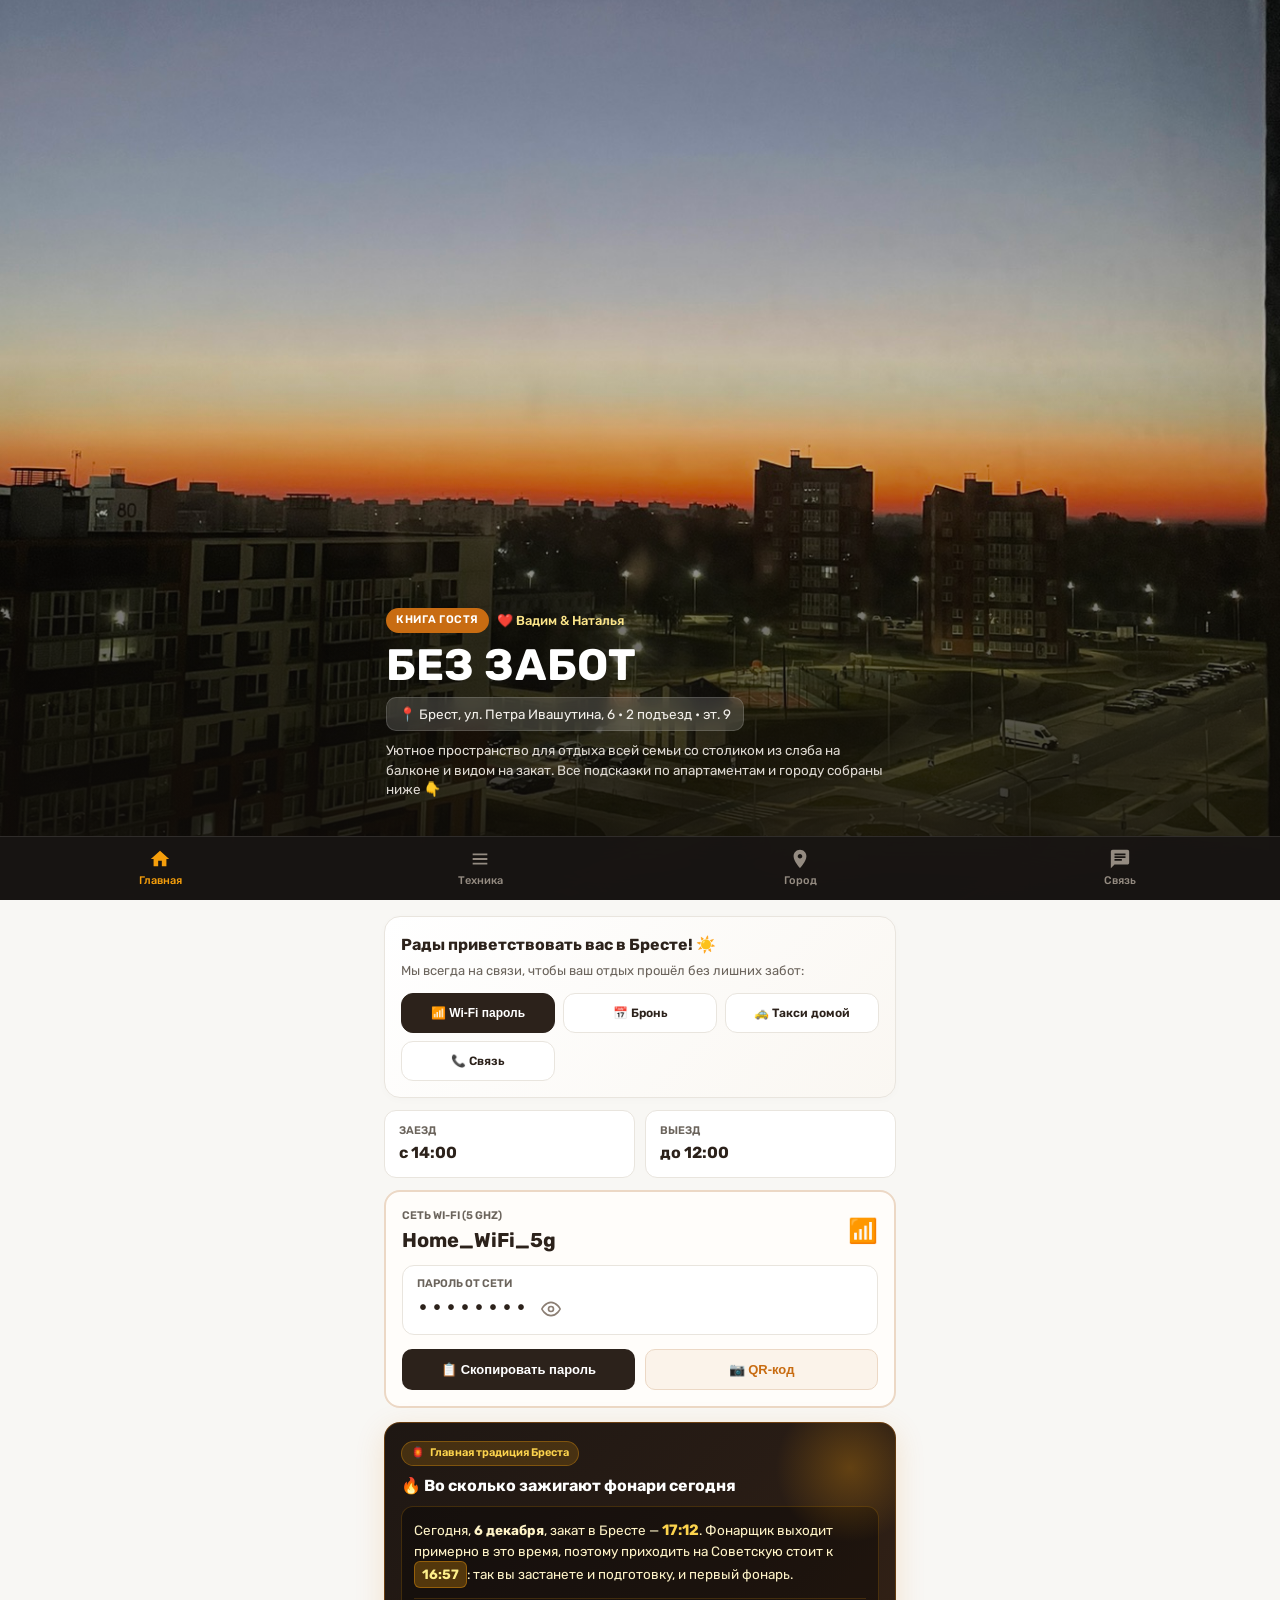
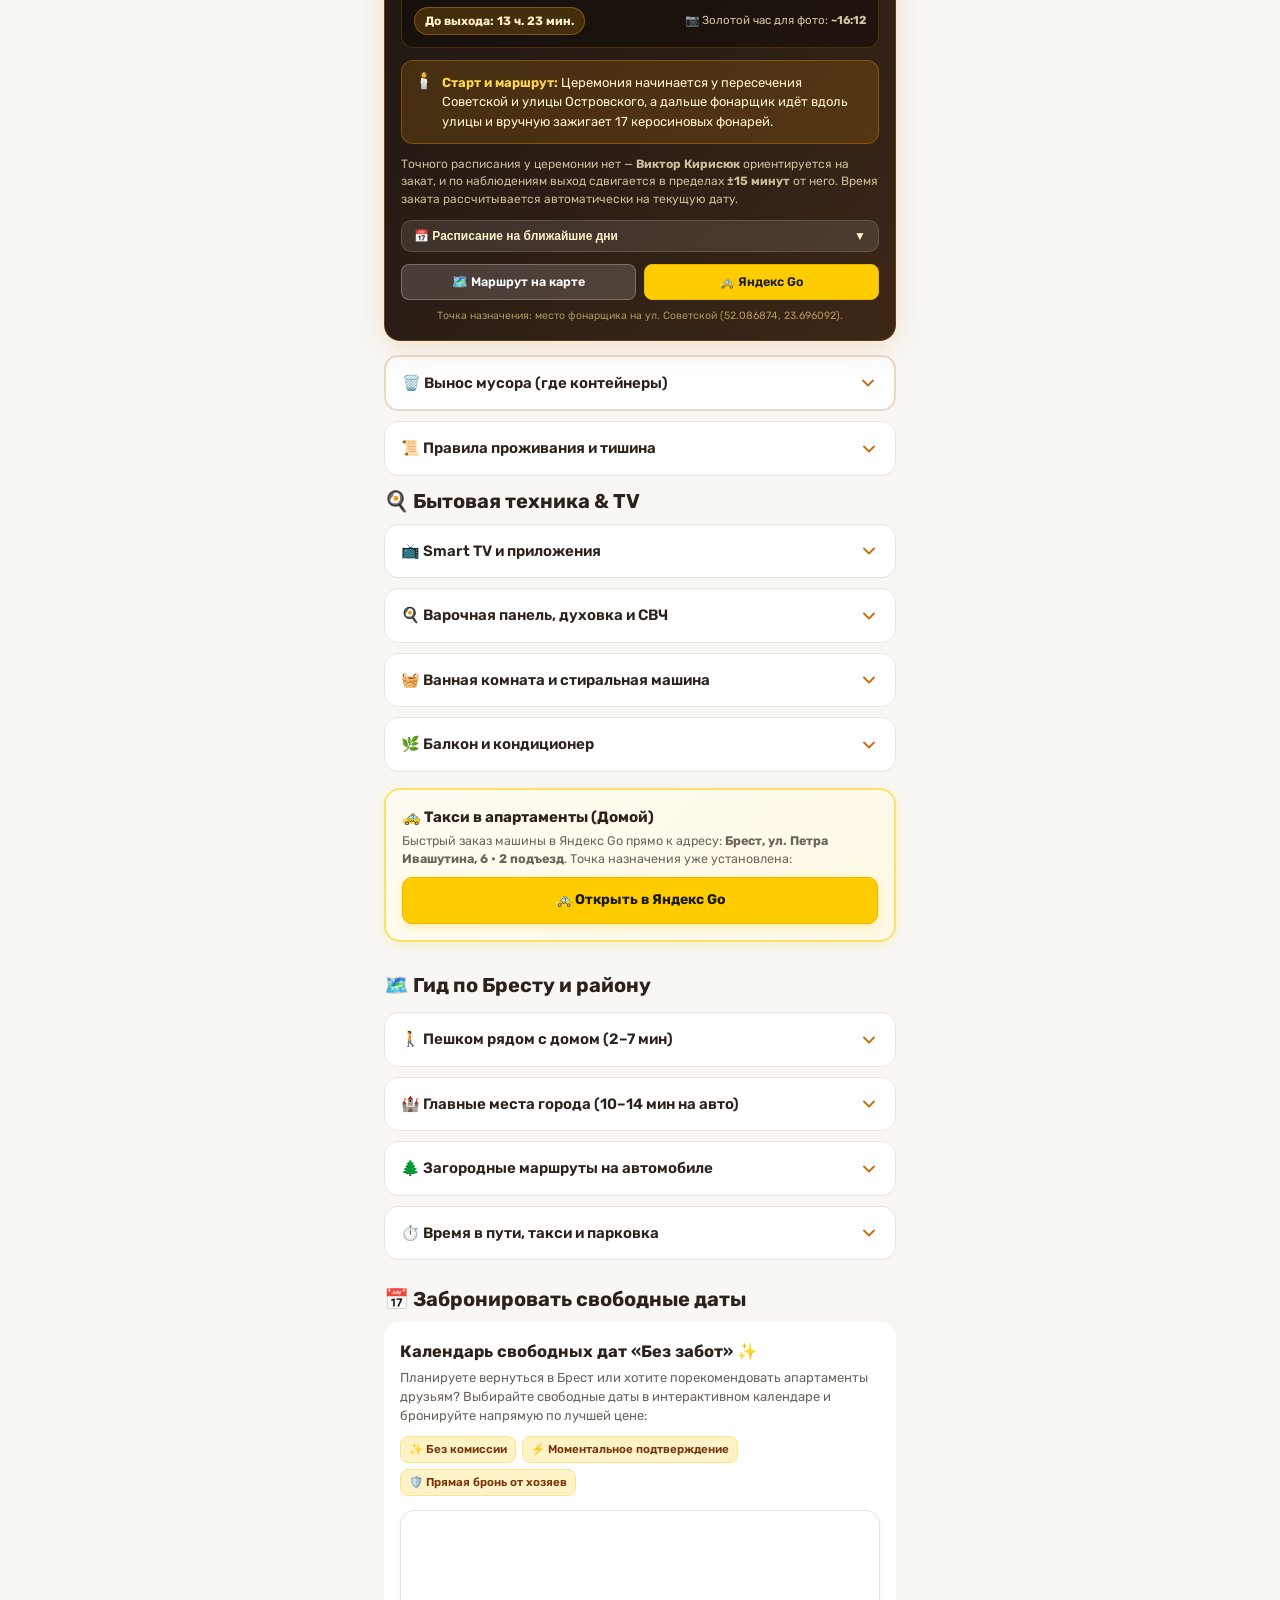
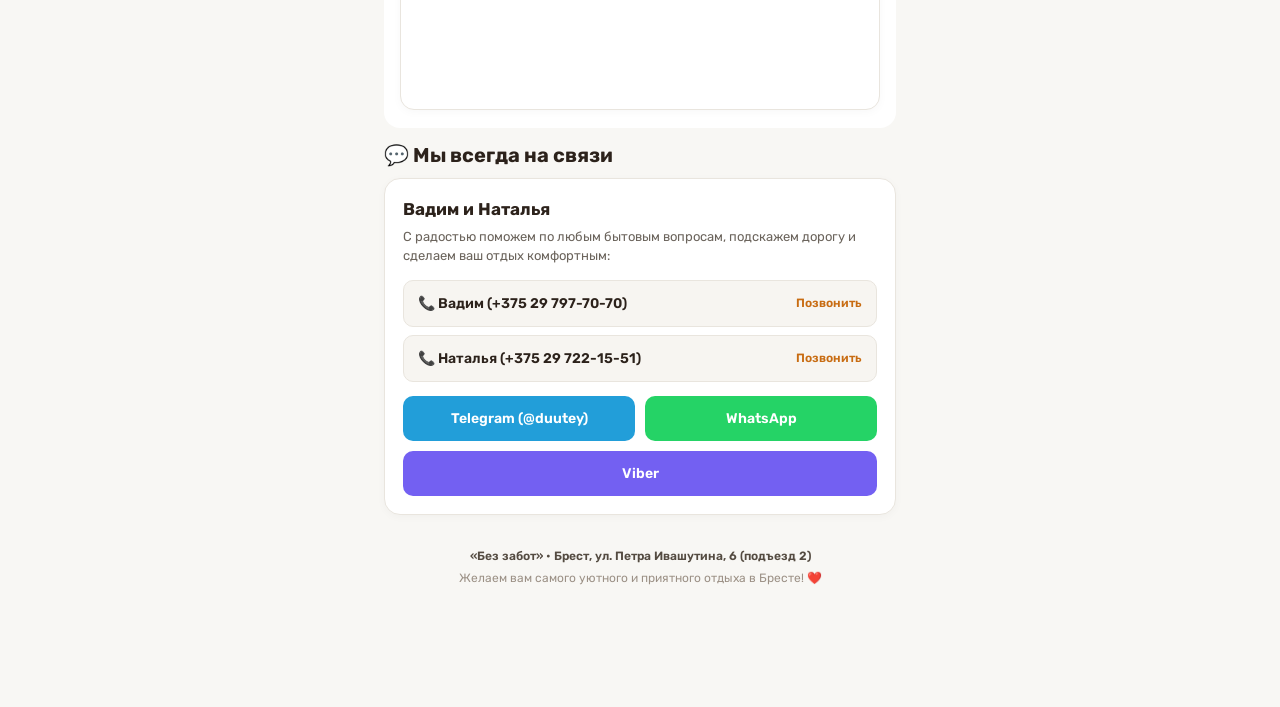
==== commit f9aeee5c: "style: customize werent.me booking widget Updated CSS variables and styles to match the brand's aest" ====
--- a/index.html
+++ b/index.html
@@ -767,16 +767,234 @@
       border-radius: 8px;
     }
 
+    /* КАСТОМИЗАЦИЯ И ЦВЕТОВОЙ ПРОФИЛЬ ВИДЖЕТА БРОНИРОВАНИЯ WERENT.ME */
     .werent-wrapper {
       width: 100%;
       min-height: 200px;
-      border-radius: 12px;
+      border-radius: 14px;
       background: #ffffff;
       margin-top: 14px;
+      border: 1px solid var(--border);
+      padding: 6px;
+      overflow-x: hidden;
+      box-shadow: 0 2px 10px rgba(44, 34, 27, 0.03);
     }
 
     .werent-wrapper .werent-booking-module {
       width: 100% !important;
+      font-family: 'Rubik', -apple-system, BlinkMacSystemFont, sans-serif !important;
+    }
+
+    /* ЦВЕТОВЫЕ ПЕРЕМЕННЫЕ ВИДЖЕТА: КОФЕЙНО-ДРЕВЕСНЫЕ И ТЕПЛЫЕ ЯНТАРНЫЕ ТОНА */
+    :root,
+    body,
+    .werent-wrapper,
+    .werent-booking-module,
+    .werent-datepicker,
+    .werent-monthpicker {
+      --primary: #c86c12 !important;
+      --primary-hover: #b45309 !important;
+      --black-1: #2c221b !important;
+      --black-2: #1f1b18 !important;
+      --black-3: #3e2e23 !important;
+      --gray-1: #faf7f2 !important;
+      --gray-2: #8a8176 !important;
+      --gray-3: #e9e5de !important;
+      --gray-4: #6b645c !important;
+      --gray-5: #3e2e23 !important;
+      --gray-6: #6b645c !important;
+      --gray-7: #544b41 !important;
+      --gray-8: #f6f3ee !important;
+      --border-main: #e9e5de !important;
+    }
+
+    /* ШРИФТ И СТИЛИЗАЦИЯ ТЕКСТА */
+    .werent-booking-module,
+    .werent-booking-module *,
+    .werent-datepicker,
+    .werent-datepicker *,
+    .werent-monthpicker,
+    .werent-monthpicker * {
+      font-family: 'Rubik', -apple-system, BlinkMacSystemFont, sans-serif !important;
+    }
+
+    /* ОСНОВНЫЕ КНОПКИ БРОНИРОВАНИЯ (ЯНТАРНЫЙ ГРАДИЕНТ) */
+    .werent-booking-module .werent-btn-primary,
+    .werent-booking-module .werent-btn,
+    .werent-booking-module .werent-apartment .werent-apartment-btn,
+    .werent-booking-module .werent-profile-host__calendar-btn-load-more,
+    .werent-booking-module .werent-details-booking-info__btn,
+    .werent-booking-module .werent-details-confirm-send:not(:disabled) {
+      background: linear-gradient(135deg, #d97706 0%, #c86c12 100%) !important;
+      color: #ffffff !important;
+      border-radius: 12px !important;
+      border: none !important;
+      font-weight: 600 !important;
+      box-shadow: 0 3px 10px rgba(200, 108, 18, 0.28) !important;
+      transition: background 0.15s ease, box-shadow 0.15s ease, transform 0.1s ease !important;
+    }
+
+    .werent-booking-module .werent-btn-primary:hover,
+    .werent-booking-module .werent-btn:hover,
+    .werent-booking-module .werent-apartment .werent-apartment-btn:hover,
+    .werent-booking-module .werent-profile-host__calendar-btn-load-more:hover,
+    .werent-booking-module .werent-details-booking-info__btn:hover {
+      background: linear-gradient(135deg, #b45309 0%, #9a3412 100%) !important;
+      color: #ffffff !important;
+      box-shadow: 0 4px 14px rgba(200, 108, 18, 0.38) !important;
+    }
+
+    /* ВТОРОСТЕПЕННЫЕ И АКЦЕНТНЫЕ КНОПКИ (МЯГКИЙ КРЕМОВО-ЯНТАРНЫЙ ВМЕСТО СИНЕГО) */
+    .werent-booking-module .werent-btn-visible-primary,
+    .werent-booking-module .werent-profile-host__description-share-item:hover,
+    .werent-booking-module .werent-profile-host__contacts-link:hover,
+    .werent-booking-module .werent-profile-host__description-share-item:active,
+    .werent-booking-module .werent-profile-host__contacts-link:active,
+    .werent-booking-module .werent-popup-copy__item,
+    .werent-booking-module .werent-guest-popup .werent-content button {
+      background-color: #fbf3ea !important;
+      color: #c86c12 !important;
+      border: 1px solid rgba(200, 108, 18, 0.22) !important;
+      border-radius: 10px !important;
+    }
+
+    .werent-booking-module .werent-btn-visible-primary:hover,
+    .werent-booking-module .werent-guest-popup .werent-content button:hover {
+      background-color: #c86c12 !important;
+      color: #ffffff !important;
+    }
+
+    /* КАРТОЧКИ И БЛОКИ ВНУТРИ ВИДЖЕТА */
+    .werent-booking-module .werent-profile-host,
+    .werent-booking-module .werent-profile-page {
+      padding: 0 !important;
+      width: 100% !important;
+    }
+
+    .werent-booking-module .werent-profile-host__block,
+    .werent-booking-module .werent-apartment {
+      border-radius: 14px !important;
+      border: 1px solid #e9e5de !important;
+      background-color: #ffffff !important;
+      box-shadow: 0 2px 8px rgba(44, 34, 27, 0.04) !important;
+    }
+
+    .werent-booking-module .werent-profile-host__rating-toggle span.werent-active {
+      background-color: #c86c12 !important;
+      color: #ffffff !important;
+    }
+
+    .werent-booking-module .werent-profile-host__reviews,
+    .werent-booking-module .werent-profile-host__description-share:hover .werent-profile-host__description-share-btn {
+      color: #c86c12 !important;
+    }
+
+    .werent-booking-module .werent-profile-host__reviews span,
+    .werent-booking-module .werent-profile-host__service span,
+    .werent-booking-module .werent-profile-host__popular-icon {
+      background-color: #c86c12 !important;
+    }
+
+    /* ПОЛЯ ВЫБОРА ДАТ И ГОСТЕЙ */
+    .werent-booking-module .werent-profile-host .werent-date-select {
+      background: #faf7f2 !important;
+      border: 1px solid #e9e5de !important;
+      border-radius: 12px !important;
+    }
+
+    .werent-booking-module .werent-profile-host .werent-date-select.werent-active,
+    .werent-booking-module .werent-date-select.werent-active {
+      background: #fbf3ea !important;
+      border-color: #c86c12 !important;
+      color: #2c221b !important;
+    }
+
+    .werent-booking-module .werent-profile-host .werent-guests:active,
+    .werent-booking-module .werent-profile-host .werent-guests.werent-open {
+      background: #fbf3ea !important;
+      border-color: #c86c12 !important;
+    }
+
+    /* ТОЧКИ ПАГИНАЦИИ И ИНДИКАТОРЫ */
+    .werent-booking-module .werent-apartment-pagination span.werent-active {
+      background-color: #c86c12 !important;
+    }
+
+    .werent-booking-module .werent-apartment-condition--nigth,
+    .werent-booking-module .werent-apartment-title,
+    .werent-booking-module .werent-details-title {
+      color: #2c221b !important;
+    }
+
+    .werent-booking-module .werent-status-current {
+      background-color: #c86c12 !important;
+      color: #ffffff !important;
+    }
+
+    .werent-booking-module .werent-details-back-button {
+      color: #c86c12 !important;
+    }
+
+    /* ИНТЕРАКТИВНЫЙ КАЛЕНДАРЬ И ВСПЛЫВАЮЩИЕ ОКНА WERENT */
+    .werent-datepicker,
+    .werent-monthpicker,
+    .werent-guest-popup {
+      font-family: 'Rubik', -apple-system, BlinkMacSystemFont, sans-serif !important;
+      z-index: 99999 !important;
+    }
+
+    .werent-datepicker .werent-datepicker-content {
+      border-radius: 16px !important;
+      border: 1px solid #e9e5de !important;
+      box-shadow: 0 10px 32px rgba(44, 34, 27, 0.16) !important;
+      background: #ffffff !important;
+    }
+
+    .werent-datepicker .werent-date.werent-selected::after,
+    .werent-datepicker .werent-date.werent-from::after,
+    .werent-datepicker .werent-date.werent-to::after {
+      background: #c86c12 !important;
+      border-radius: 12px !important;
+    }
+
+    .werent-datepicker .werent-date.werent-selected,
+    .werent-datepicker .werent-date.werent-from,
+    .werent-datepicker .werent-date.werent-to {
+      color: #ffffff !important;
+      font-weight: 700 !important;
+    }
+
+    .werent-datepicker .werent-date:hover::after,
+    .werent-datepicker .werent-date.werent-preselect::after {
+      background: #fbf3ea !important;
+      border-radius: 12px !important;
+    }
+
+    .werent-datepicker .werent-date.werent-preselect:not(.werent-to):hover::before {
+      border: 1.5px solid #c86c12 !important;
+      border-radius: 12px !important;
+    }
+
+    .werent-datepicker .werent-date.werent-today:not(.werent-selected):not(.werent-disabled) {
+      color: #c86c12 !important;
+      font-weight: 700 !important;
+    }
+
+    .werent-datepicker .werent-step-buttons button:hover {
+      background: #c86c12 !important;
+      color: #ffffff !important;
+    }
+
+    .werent-monthpicker button.werent-today {
+      background: #fbf3ea !important;
+      color: #c86c12 !important;
+      border: 1px solid #c86c12 !important;
+    }
+
+    .werent-monthpicker {
+      background: rgba(251, 243, 234, 0.98) !important;
+      border-radius: 14px !important;
+      border: 1px solid #e9e5de !important;
     }
 
     .home-taxi-title {
@@ -1433,7 +1651,133 @@
           <script src="https://cdn.werent.me/widget/app.js"></script>
           <script>
             (function() {
+              function injectWerentThemeOverrides() {
+                if (document.getElementById('werent-theme-override-tag')) return;
+                const style = document.createElement('style');
+                style.id = 'werent-theme-override-tag';
+                style.textContent = `
+                  :root, body, .werent-wrapper, .werent-booking-module, .werent-datepicker, .werent-monthpicker {
+                    --primary: #c86c12 !important;
+                    --primary-hover: #b45309 !important;
+                    --black-1: #2c221b !important;
+                    --black-2: #1f1b18 !important;
+                    --black-3: #3e2e23 !important;
+                    --gray-1: #faf7f2 !important;
+                    --gray-2: #8a8176 !important;
+                    --gray-3: #e9e5de !important;
+                    --gray-4: #6b645c !important;
+                    --gray-5: #3e2e23 !important;
+                    --border-main: #e9e5de !important;
+                  }
+                  .werent-booking-module, .werent-booking-module *,
+                  .werent-datepicker, .werent-datepicker *,
+                  .werent-monthpicker, .werent-monthpicker * {
+                    font-family: 'Rubik', -apple-system, BlinkMacSystemFont, sans-serif !important;
+                  }
+                  .werent-booking-module .werent-btn-primary,
+                  .werent-booking-module .werent-btn,
+                  .werent-booking-module .werent-apartment .werent-apartment-btn,
+                  .werent-booking-module .werent-profile-host__calendar-btn-load-more,
+                  .werent-booking-module .werent-details-booking-info__btn,
+                  .werent-booking-module .werent-details-confirm-send:not(:disabled) {
+                    background: linear-gradient(135deg, #d97706 0%, #c86c12 100%) !important;
+                    color: #ffffff !important;
+                    border: none !important;
+                    border-radius: 12px !important;
+                    font-weight: 600 !important;
+                    box-shadow: 0 3px 10px rgba(200, 108, 18, 0.28) !important;
+                  }
+                  .werent-booking-module .werent-btn-primary:hover,
+                  .werent-booking-module .werent-btn:hover,
+                  .werent-booking-module .werent-apartment .werent-apartment-btn:hover,
+                  .werent-booking-module .werent-details-booking-info__btn:hover {
+                    background: linear-gradient(135deg, #b45309 0%, #9a3412 100%) !important;
+                    color: #ffffff !important;
+                  }
+                  .werent-booking-module .werent-btn-visible-primary,
+                  .werent-booking-module .werent-popup-copy__item,
+                  .werent-booking-module .werent-guest-popup .werent-content button {
+                    background-color: #fbf3ea !important;
+                    color: #c86c12 !important;
+                    border: 1px solid rgba(200, 108, 18, 0.2) !important;
+                    border-radius: 10px !important;
+                  }
+                  .werent-booking-module .werent-btn-visible-primary:hover,
+                  .werent-booking-module .werent-guest-popup .werent-content button:hover {
+                    background-color: #c86c12 !important;
+                    color: #ffffff !important;
+                  }
+                  .werent-booking-module .werent-profile-host__rating-toggle span.werent-active,
+                  .werent-booking-module .werent-apartment-pagination span.werent-active,
+                  .werent-booking-module .werent-profile-host__reviews span,
+                  .werent-booking-module .werent-profile-host__service span,
+                  .werent-booking-module .werent-profile-host__popular-icon,
+                  .werent-booking-module .werent-status-current {
+                    background-color: #c86c12 !important;
+                    color: #ffffff !important;
+                  }
+                  .werent-booking-module .werent-profile-host__reviews,
+                  .werent-booking-module .werent-details-back-button {
+                    color: #c86c12 !important;
+                  }
+                  .werent-booking-module .werent-profile-host .werent-date-select.werent-active,
+                  .werent-booking-module .werent-date-select.werent-active {
+                    background: #fbf3ea !important;
+                    border-color: #c86c12 !important;
+                    color: #2c221b !important;
+                  }
+                  .werent-datepicker .werent-datepicker-content {
+                    border-radius: 16px !important;
+                    border: 1px solid #e9e5de !important;
+                    box-shadow: 0 10px 32px rgba(44, 34, 27, 0.16) !important;
+                  }
+                  .werent-datepicker .werent-date.werent-selected::after,
+                  .werent-datepicker .werent-date.werent-from::after,
+                  .werent-datepicker .werent-date.werent-to::after {
+                    background: #c86c12 !important;
+                    border-radius: 12px !important;
+                  }
+                  .werent-datepicker .werent-date.werent-selected,
+                  .werent-datepicker .werent-date.werent-from,
+                  .werent-datepicker .werent-date.werent-to {
+                    color: #ffffff !important;
+                    font-weight: 700 !important;
+                  }
+                  .werent-datepicker .werent-date:hover::after,
+                  .werent-datepicker .werent-date.werent-preselect::after {
+                    background: #fbf3ea !important;
+                    border-radius: 12px !important;
+                  }
+                  .werent-datepicker .werent-date.werent-preselect:not(.werent-to):hover::before {
+                    border: 1.5px solid #c86c12 !important;
+                    border-radius: 12px !important;
+                  }
+                  .werent-datepicker .werent-date.werent-today:not(.werent-selected):not(.werent-disabled) {
+                    color: #c86c12 !important;
+                    font-weight: 700 !important;
+                  }
+                  .werent-datepicker .werent-step-buttons button:hover {
+                    background: #c86c12 !important;
+                    color: #ffffff !important;
+                  }
+                  .werent-monthpicker button.werent-today {
+                    background: #fbf3ea !important;
+                    color: #c86c12 !important;
+                    border: 1px solid #c86c12 !important;
+                  }
+                `;
+                document.head.appendChild(style);
+
+                const observer = new MutationObserver(() => {
+                  if (document.head.lastElementChild !== style) {
+                    document.head.appendChild(style);
+                  }
+                });
+                observer.observe(document.head, { childList: true });
+              }
+
               function initWerent() {
+                injectWerentThemeOverrides();
                 if (typeof generateWerentWidget === 'function') {
                   generateWerentWidget(95612044);
                 } else {
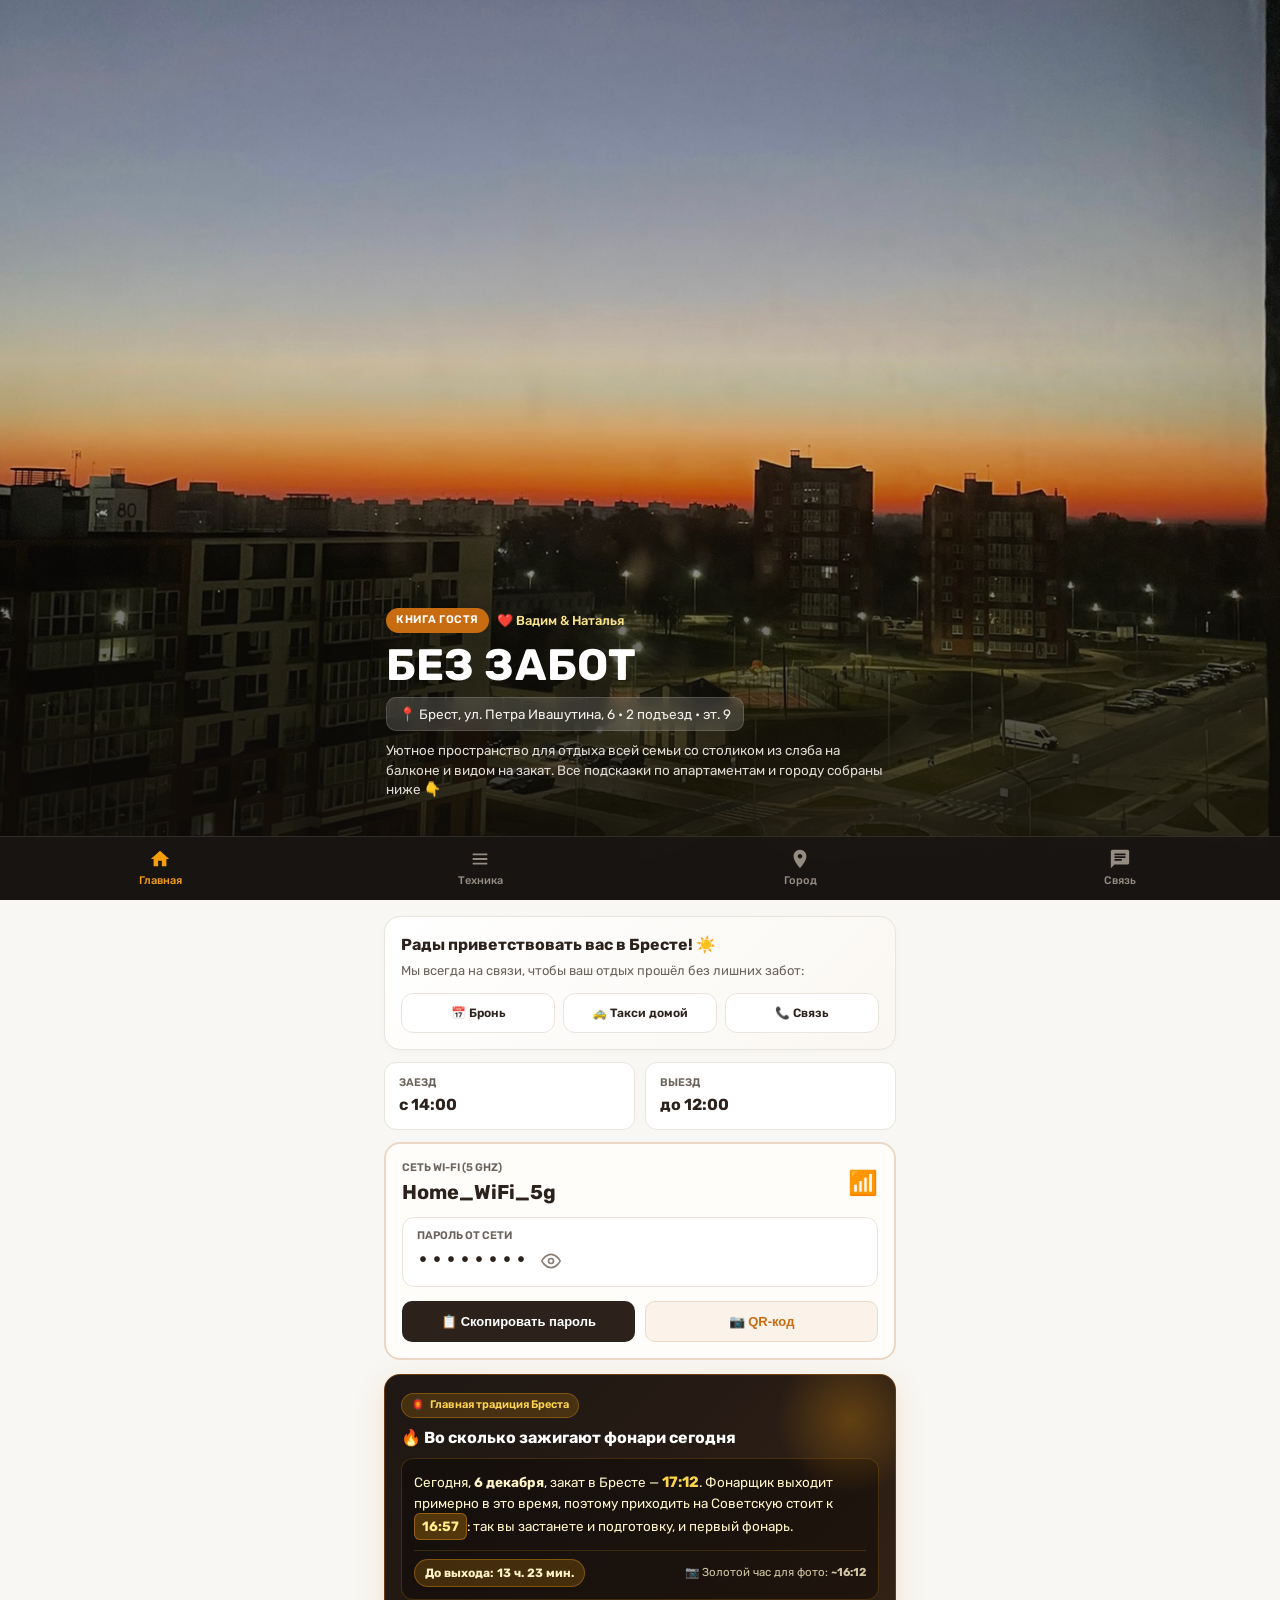
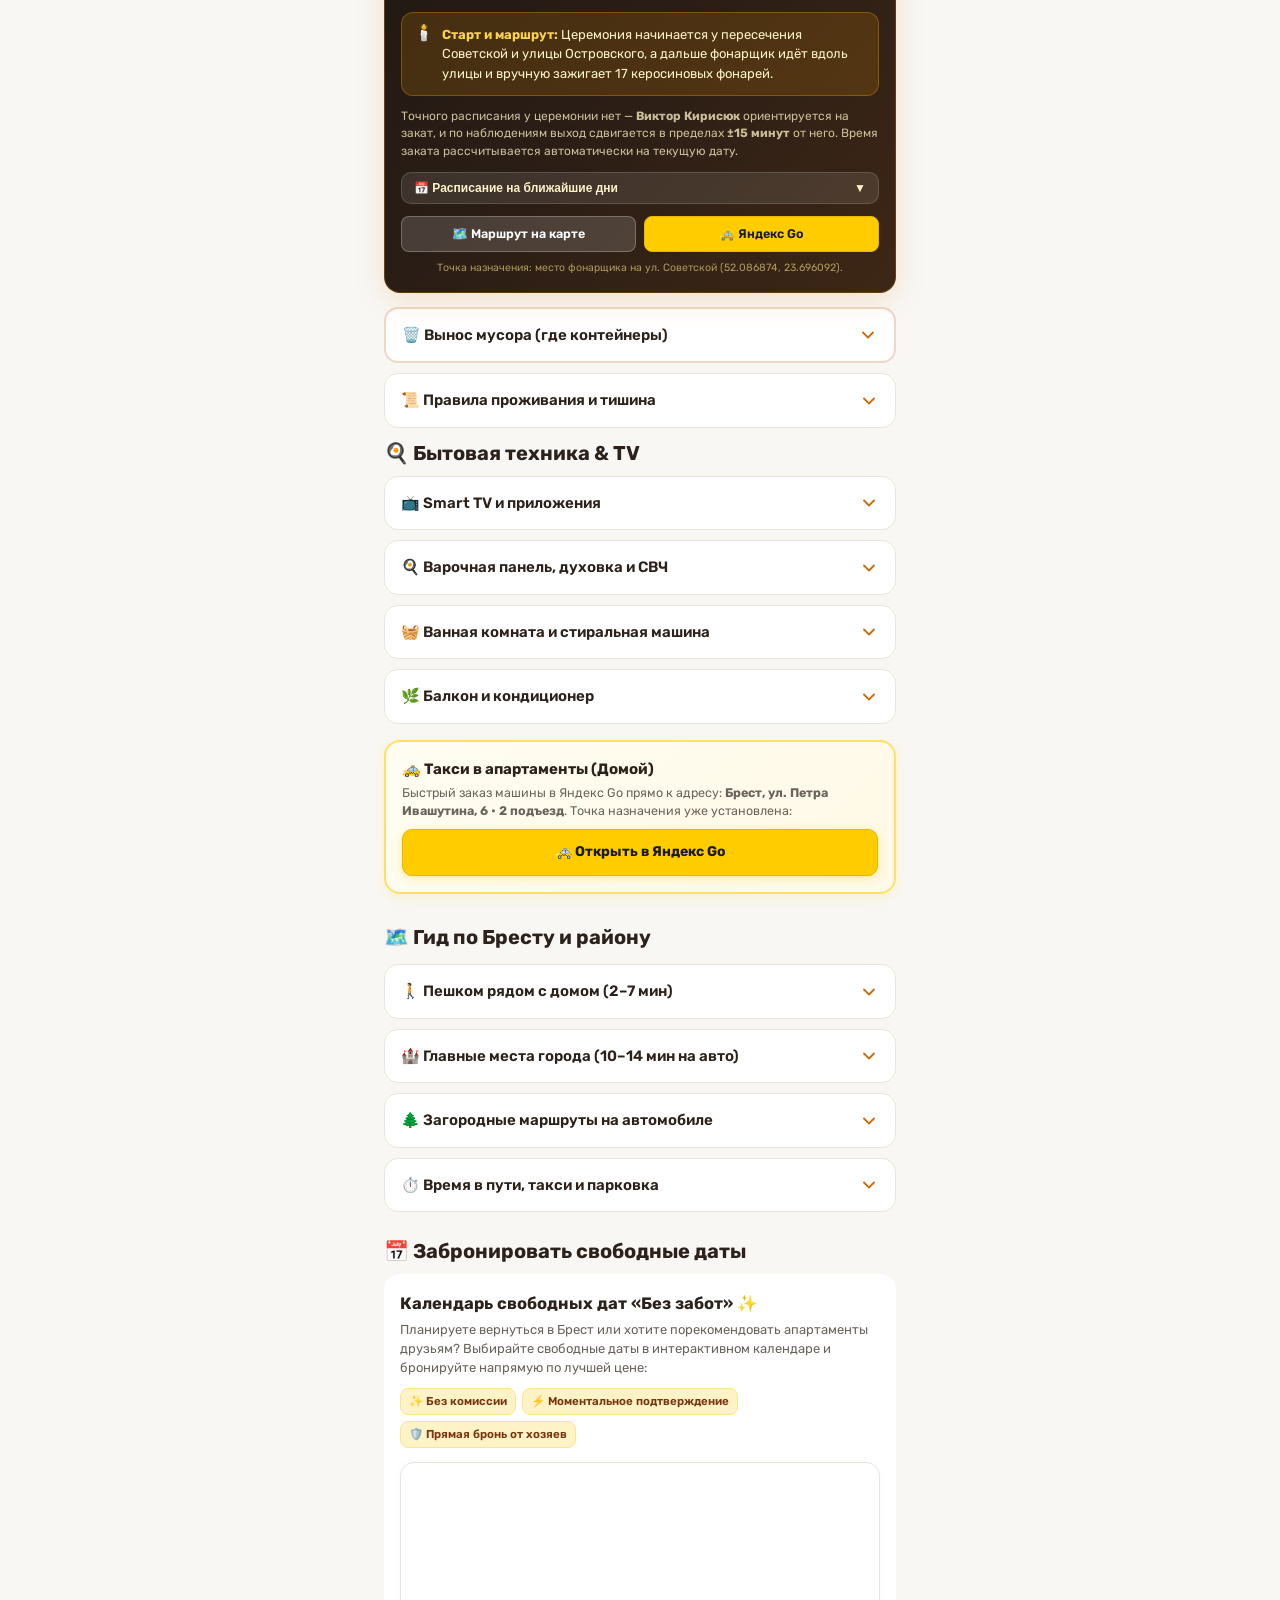
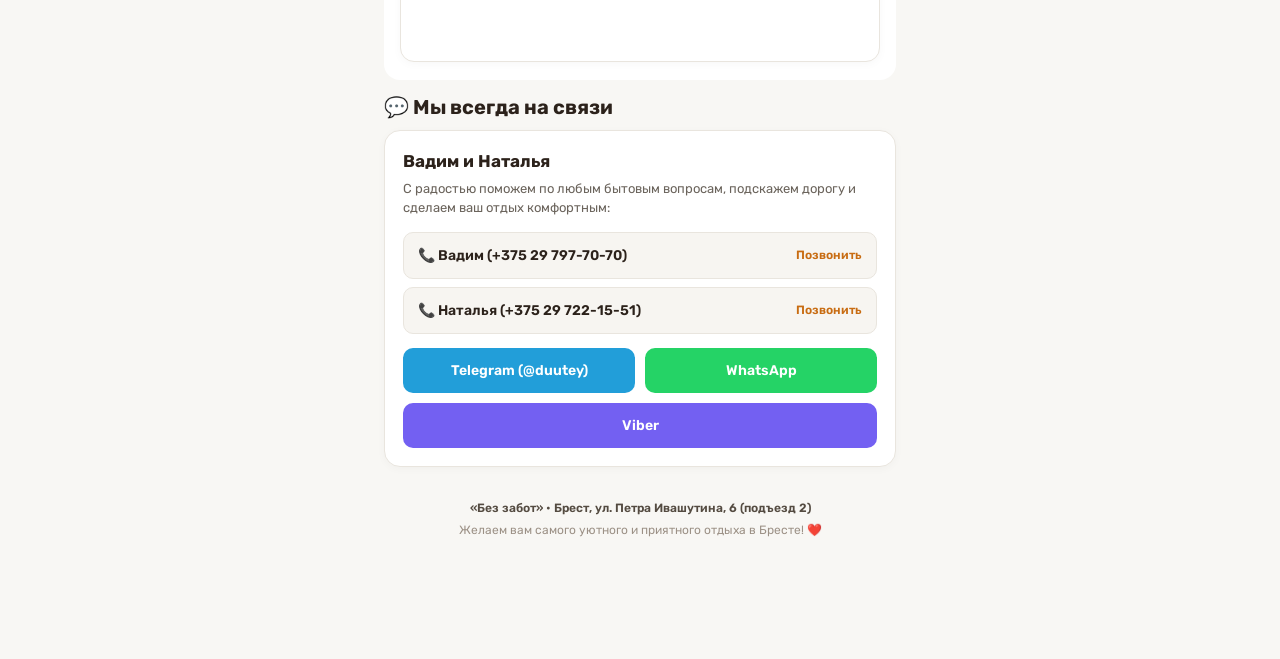
==== commit 101e86f7: "refactor: remove Wi-Fi password button from welcome section" ====
--- a/index.html
+++ b/index.html
@@ -1156,9 +1156,6 @@
         Мы всегда на связи, чтобы ваш отдых прошёл без лишних забот:
       </div>
       <div class="welcome-actions">
-        <button class="welcome-btn welcome-btn-primary" onclick="copyWifi()">
-          📶 Wi-Fi пароль
-        </button>
         <a href="#booking" class="welcome-btn">
           📅 Бронь
         </a>
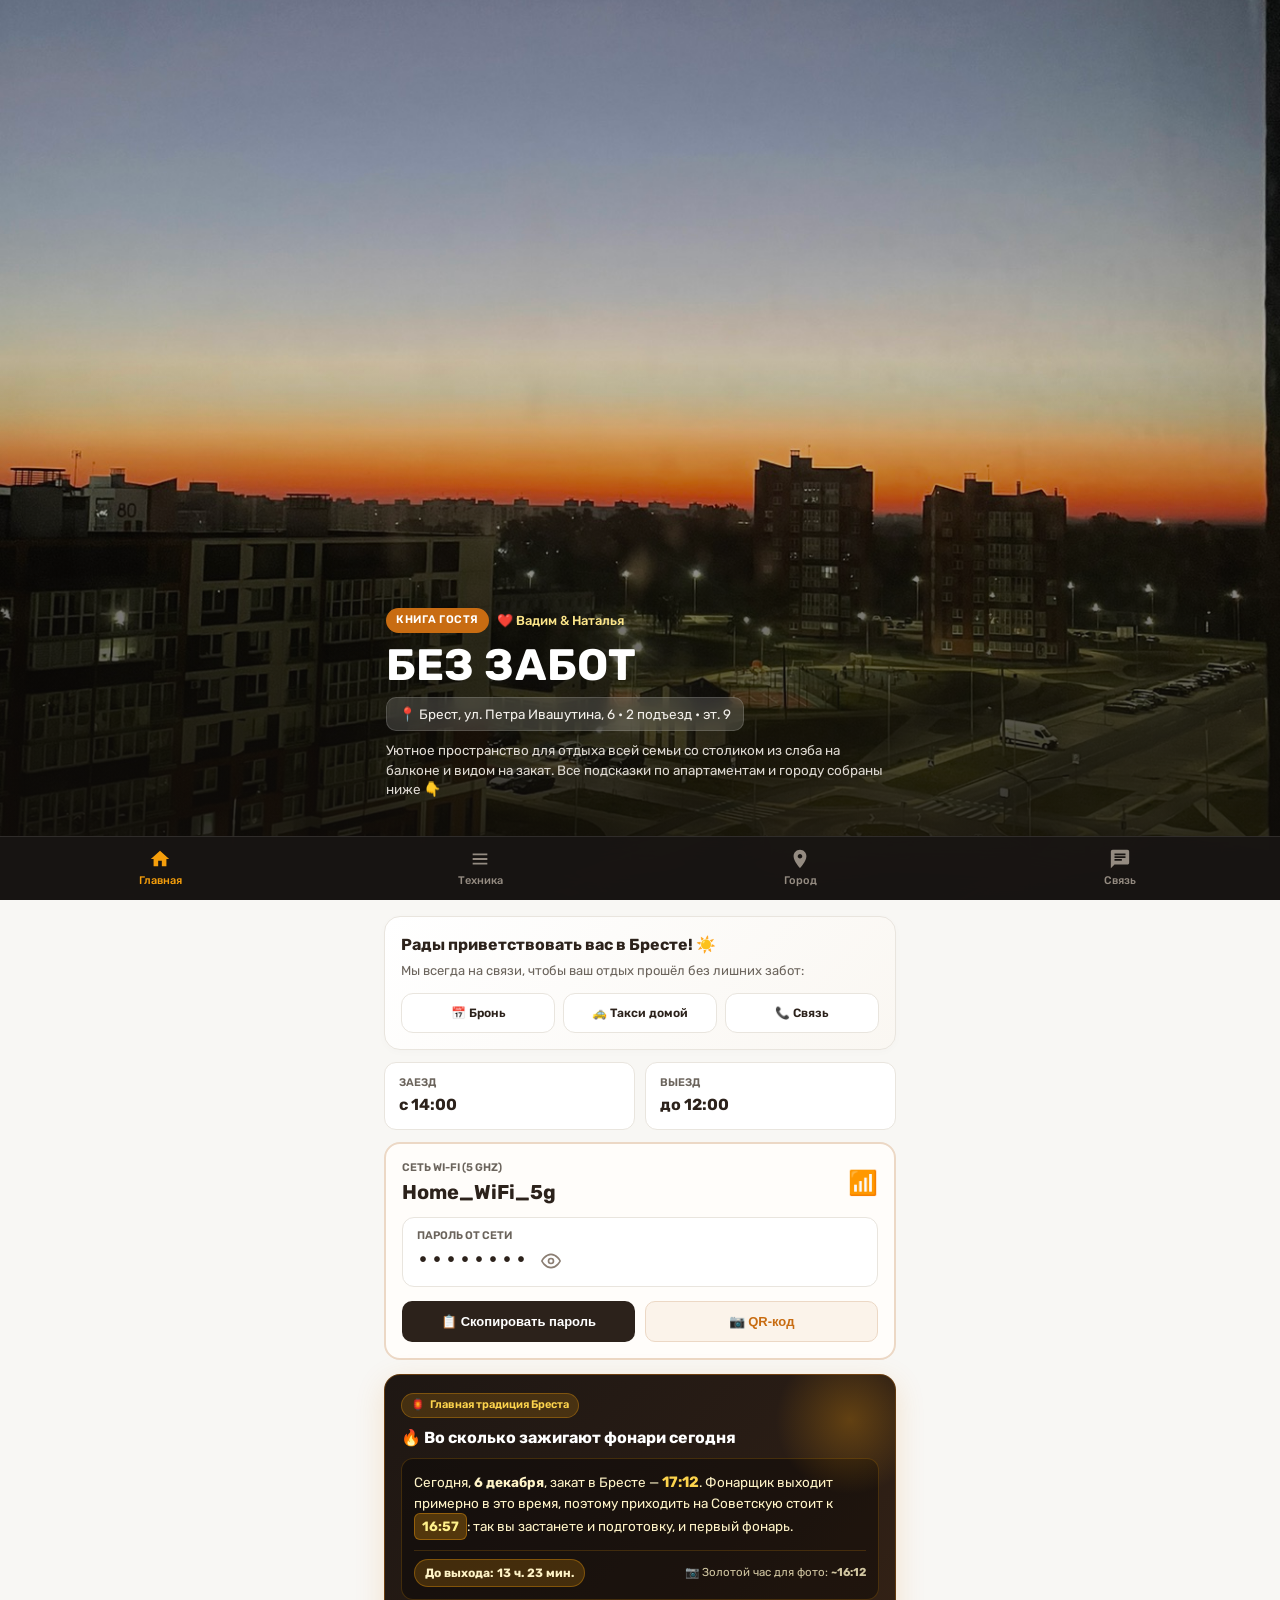
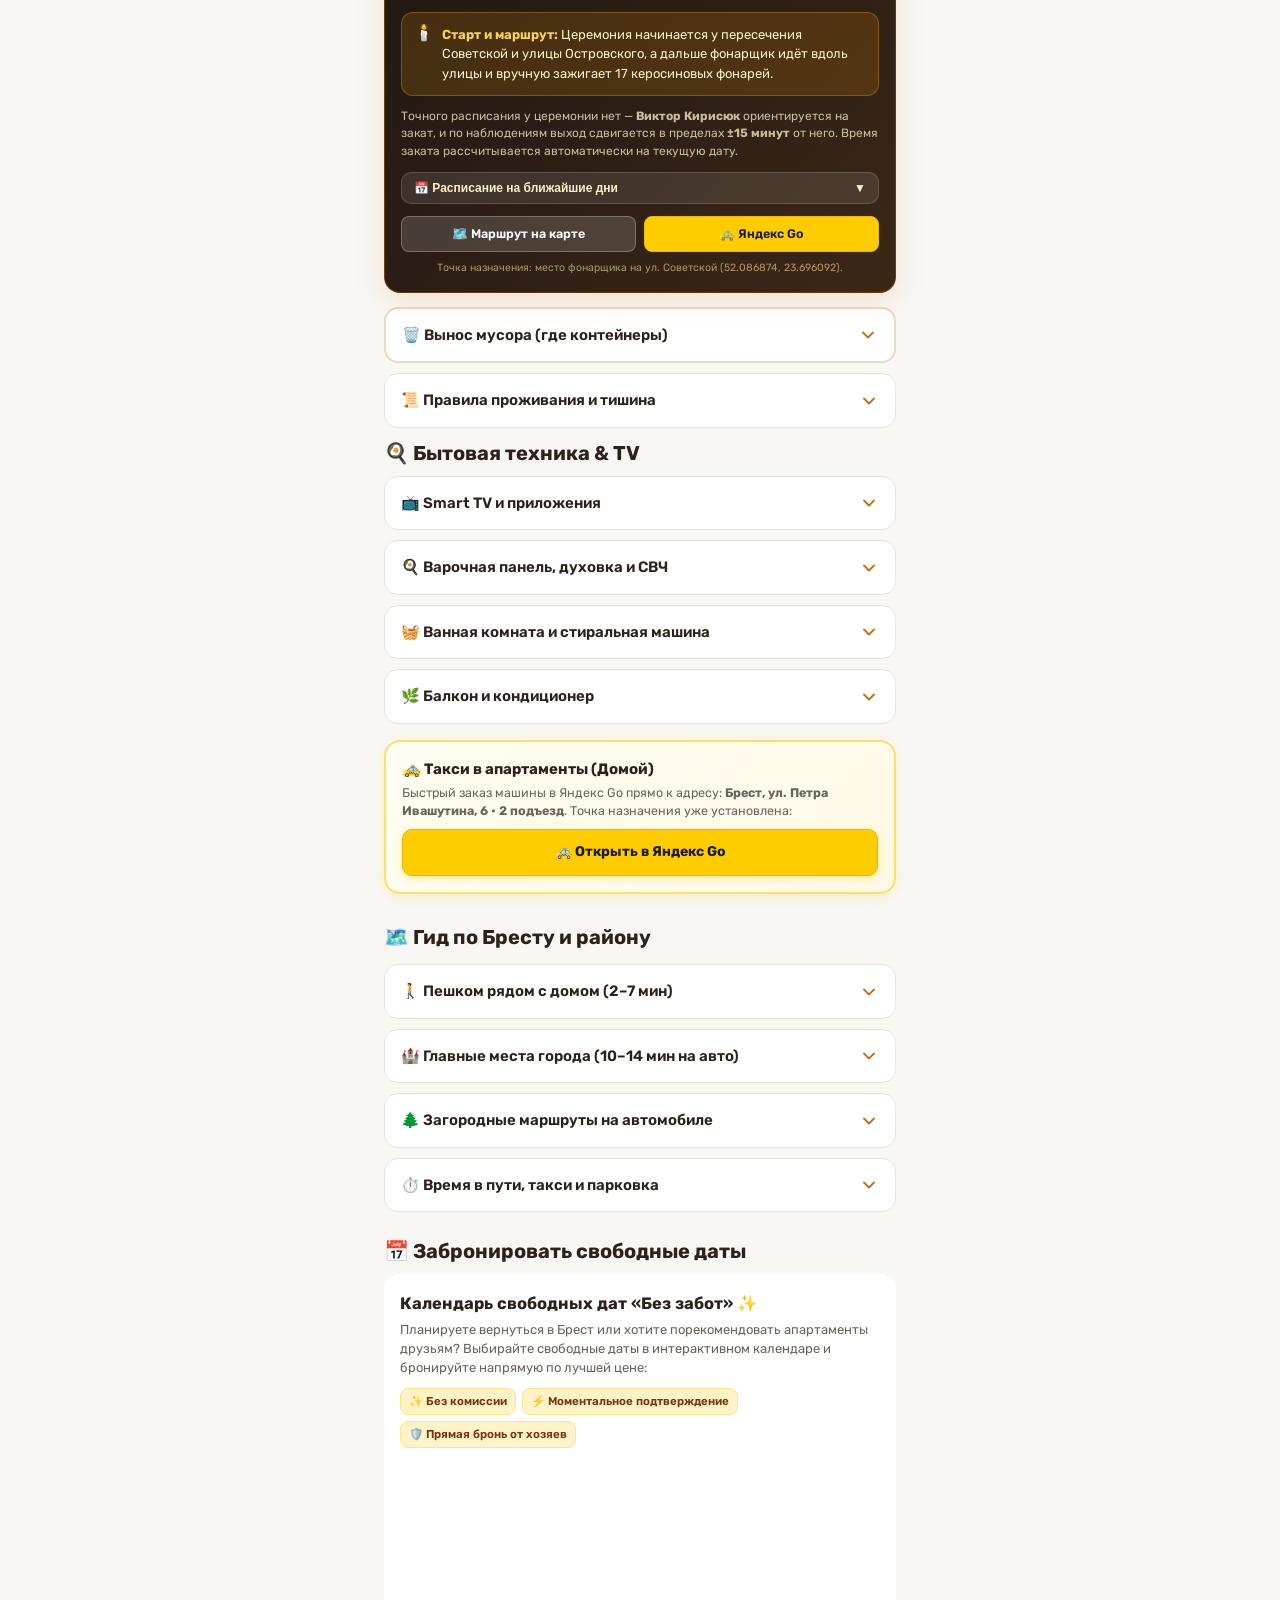
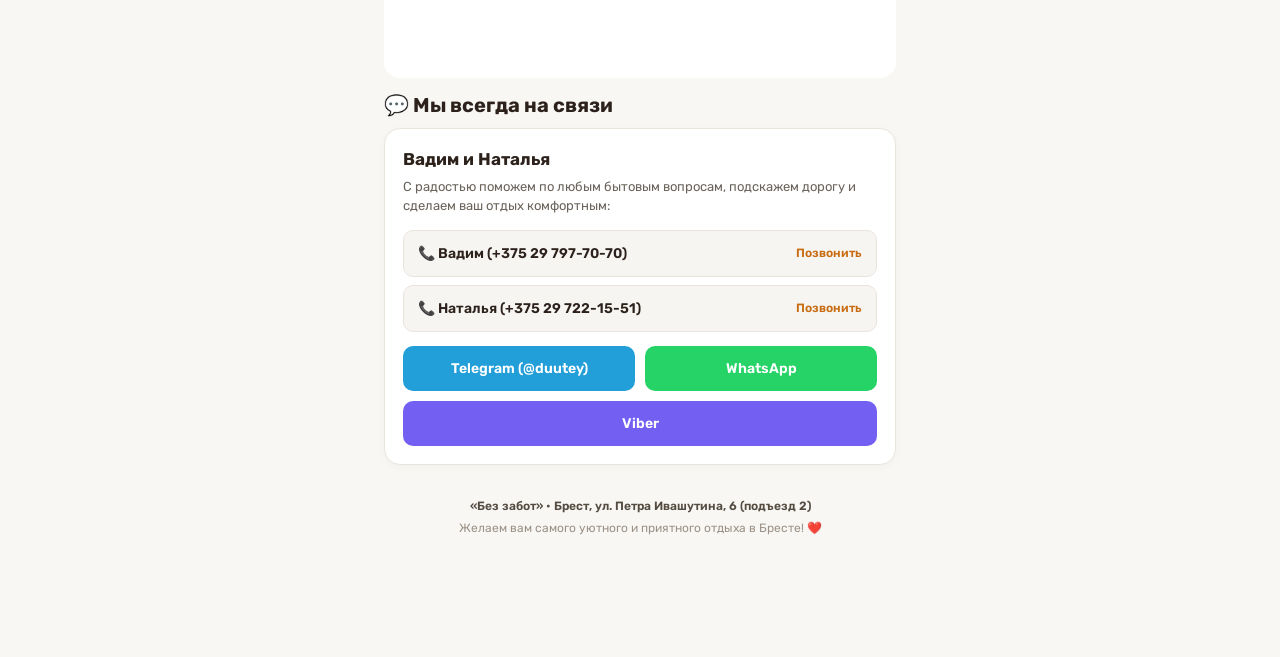
==== commit 4987a0f1: "refactor: update booking widget styles Clean up the Werent widget container appearance by removing b" ====
--- a/index.html
+++ b/index.html
@@ -771,13 +771,12 @@
     .werent-wrapper {
       width: 100%;
       min-height: 200px;
-      border-radius: 14px;
-      background: #ffffff;
-      margin-top: 14px;
-      border: 1px solid var(--border);
-      padding: 6px;
+      background: transparent;
+      margin-top: 10px;
+      border: none;
+      padding: 0;
       overflow-x: hidden;
-      box-shadow: 0 2px 10px rgba(44, 34, 27, 0.03);
+      box-shadow: none;
     }
 
     .werent-wrapper .werent-booking-module {
@@ -818,10 +817,112 @@
       font-family: 'Rubik', -apple-system, BlinkMacSystemFont, sans-serif !important;
     }
 
-    /* ОСНОВНЫЕ КНОПКИ БРОНИРОВАНИЯ (ЯНТАРНЫЙ ГРАДИЕНТ) */
+    /* УБИРАЕМ ЛИШНИЕ СЕРЫЕ ОТСТУПЫ И ВНУТРЕННИЕ ПОДЛОЖКИ WERENT */
+    .werent-booking-module .werent-profile-page {
+      padding: 0 !important;
+      background: transparent !important;
+    }
+
+    .werent-booking-module .werent-container {
+      padding: 0 !important;
+      background: transparent !important;
+    }
+
+    .werent-booking-module .werent-profile-host {
+      padding: 0 !important;
+      gap: 16px !important;
+      background: transparent !important;
+      width: 100% !important;
+    }
+
+    .werent-booking-module .werent-profile-host__block {
+      border-radius: 16px !important;
+      border: 1px solid #e9e5de !important;
+      background-color: #ffffff !important;
+      box-shadow: none !important;
+      padding: 12px !important;
+    }
+
+    /* БЛОК НАСТРОЙКИ ДАТ И ГОСТЕЙ (ТЕПЛЫЙ БЕЖЕВЫЙ ФОН) */
+    .werent-booking-module .werent-profile-host__calendar-setting {
+      background: #faf7f2 !important;
+      border: 1px solid #ece7df !important;
+      border-radius: 14px !important;
+      padding: 10px !important;
+      gap: 10px !important;
+      box-shadow: none !important;
+    }
+
+    /* ПОЛЯ ВЫБОРА ДАТ И ГОСТЕЙ */
+    .werent-booking-module .werent-profile-host .werent-date-select,
+    .werent-booking-module .werent-profile-host .werent-guests {
+      background: #ffffff !important;
+      border: 1px solid #e9e5de !important;
+      border-radius: 12px !important;
+      padding: 10px 14px !important;
+      transition: border-color 0.15s ease, background-color 0.15s ease, box-shadow 0.15s ease !important;
+    }
+
+    .werent-booking-module .werent-profile-host .werent-date-select:hover,
+    .werent-booking-module .werent-profile-host .werent-date-select.werent-active,
+    .werent-booking-module .werent-date-select.werent-active,
+    .werent-booking-module .werent-profile-host .werent-guests:hover,
+    .werent-booking-module .werent-profile-host .werent-guests:active,
+    .werent-booking-module .werent-profile-host .werent-guests.werent-open {
+      background: #fbf3ea !important;
+      border-color: #c86c12 !important;
+      box-shadow: 0 0 0 2px rgba(200, 108, 18, 0.12) !important;
+    }
+
+    /* ПЛЕЙСХОЛДЕР "ВЫБЕРИТЕ ДАТУ" (ТЕПЛЫЙ ЯНТАРНЫЙ ВМЕСТО СИНЕГО #3E97FF) */
+    .werent-booking-module .werent-profile-host .werent-date-block .werent-placeholder,
+    .werent-booking-module .werent-date-block .werent-placeholder,
+    .werent-booking-module .werent-placeholder {
+      color: #c86c12 !important;
+      font-weight: 600 !important;
+      font-size: 15px !important;
+    }
+
+    /* ИКОНКА КАЛЕНДАРЯ В ДАТАХ (ПЕРЕВОД ИЗ СИНЕГО В ТЕПЛЫЙ ЯНТАРНЫЙ) */
+    .werent-booking-module .werent-profile-host .werent-date-select .werent-img {
+      filter: sepia(100%) saturate(600%) hue-rotate(345deg) brightness(88%) !important;
+    }
+
+    /* СТРЕЛОЧКА МЕЖДУ ДАТАМИ */
+    .werent-booking-module .werent-profile-host .werent-date-select .werent-arrow,
+    .werent-booking-module .werent-date-select .werent-arrow {
+      background-color: #c86c12 !important;
+    }
+
+    /* СИНЯЯ ИКОНКА "..." В ПОЛЕ ГОСТЕЙ (ПЕРЕВОД В ЯНТАРНЫЙ) */
+    .werent-booking-module .werent-profile-host .werent-guests .werent-dots-icon,
+    .werent-booking-module .werent-dots-icon {
+      filter: sepia(100%) saturate(600%) hue-rotate(345deg) brightness(88%) !important;
+    }
+
+    /* ПОДПИСИ "ЗАЕЗД" И "ВЫЕЗД" */
+    .werent-booking-module .werent-profile-host .werent-date-block > :first-child {
+      color: #6b645c !important;
+      font-size: 11px !important;
+      font-weight: 600 !important;
+      text-transform: uppercase !important;
+      letter-spacing: 0.3px !important;
+    }
+
+    /* ВЫБРАННАЯ ДАТА */
+    .werent-booking-module .werent-profile-host .werent-date-select .werent-date {
+      color: #2c221b !important;
+      font-weight: 700 !important;
+      font-size: 15px !important;
+    }
+
+    /* КНОПКА "ПРОВЕРИТЬ ДАТЫ" И ОСНОВНЫЕ КНОПКИ БРОНИРОВАНИЯ (ЯНТАРНЫЙ ГРАДИЕНТ) */
+    .werent-booking-module .werent-profile-host__calendar-check,
     .werent-booking-module .werent-btn-primary,
     .werent-booking-module .werent-btn,
     .werent-booking-module .werent-apartment .werent-apartment-btn,
+    .werent-booking-module .werent-apartment-btn,
+    .werent-booking-module .werent-apartment-btn--more,
     .werent-booking-module .werent-profile-host__calendar-btn-load-more,
     .werent-booking-module .werent-details-booking-info__btn,
     .werent-booking-module .werent-details-confirm-send:not(:disabled) {
@@ -830,21 +931,30 @@
       border-radius: 12px !important;
       border: none !important;
       font-weight: 600 !important;
-      box-shadow: 0 3px 10px rgba(200, 108, 18, 0.28) !important;
+      font-size: 14.5px !important;
+      box-shadow: 0 4px 14px rgba(200, 108, 18, 0.32) !important;
       transition: background 0.15s ease, box-shadow 0.15s ease, transform 0.1s ease !important;
-    }
-
+      cursor: pointer !important;
+    }
+
+    .werent-booking-module .werent-profile-host__calendar-check:hover,
     .werent-booking-module .werent-btn-primary:hover,
     .werent-booking-module .werent-btn:hover,
     .werent-booking-module .werent-apartment .werent-apartment-btn:hover,
+    .werent-booking-module .werent-apartment-btn:hover,
+    .werent-booking-module .werent-apartment-btn--more:hover,
     .werent-booking-module .werent-profile-host__calendar-btn-load-more:hover,
     .werent-booking-module .werent-details-booking-info__btn:hover {
       background: linear-gradient(135deg, #b45309 0%, #9a3412 100%) !important;
       color: #ffffff !important;
-      box-shadow: 0 4px 14px rgba(200, 108, 18, 0.38) !important;
-    }
-
-    /* ВТОРОСТЕПЕННЫЕ И АКЦЕНТНЫЕ КНОПКИ (МЯГКИЙ КРЕМОВО-ЯНТАРНЫЙ ВМЕСТО СИНЕГО) */
+      box-shadow: 0 5px 18px rgba(200, 108, 18, 0.42) !important;
+    }
+
+    .werent-booking-module .werent-profile-host__calendar-check-icon {
+      background-color: #ffffff !important;
+    }
+
+    /* ВТОРОСТЕПЕННЫЕ КНОПКИ И ВСПЛЫВАЮЩИЕ ЭЛЕМЕНТЫ */
     .werent-booking-module .werent-btn-visible-primary,
     .werent-booking-module .werent-profile-host__description-share-item:hover,
     .werent-booking-module .werent-profile-host__contacts-link:hover,
@@ -864,66 +974,55 @@
       color: #ffffff !important;
     }
 
-    /* КАРТОЧКИ И БЛОКИ ВНУТРИ ВИДЖЕТА */
-    .werent-booking-module .werent-profile-host,
-    .werent-booking-module .werent-profile-page {
+    /* КАРТОЧКА АПАРТАМЕНТОВ ВНУТРИ ВИДЖЕТА */
+    .werent-booking-module .werent-apartments-container {
       padding: 0 !important;
-      width: 100% !important;
-    }
-
-    .werent-booking-module .werent-profile-host__block,
+      gap: 16px !important;
+    }
+
     .werent-booking-module .werent-apartment {
-      border-radius: 14px !important;
+      border-radius: 16px !important;
       border: 1px solid #e9e5de !important;
       background-color: #ffffff !important;
-      box-shadow: 0 2px 8px rgba(44, 34, 27, 0.04) !important;
-    }
-
-    .werent-booking-module .werent-profile-host__rating-toggle span.werent-active {
-      background-color: #c86c12 !important;
-      color: #ffffff !important;
-    }
-
-    .werent-booking-module .werent-profile-host__reviews,
-    .werent-booking-module .werent-profile-host__description-share:hover .werent-profile-host__description-share-btn {
+      box-shadow: 0 3px 12px rgba(44, 34, 27, 0.05) !important;
+      overflow: hidden !important;
+    }
+
+    .werent-booking-module .werent-apartment-imgs {
+      border-radius: 12px !important;
+    }
+
+    .werent-booking-module .werent-apartment-title {
+      color: #2c221b !important;
+      font-size: 15px !important;
+      font-weight: 700 !important;
+      white-space: normal !important;
+      width: 100% !important;
+      line-height: 1.35 !important;
+    }
+
+    .werent-booking-module .werent-apartment-location {
+      color: #6b645c !important;
+      font-size: 12.5px !important;
+    }
+
+    .werent-booking-module .werent-apartment-conditions {
+      color: #544b41 !important;
+      font-size: 12px !important;
+    }
+
+    .werent-booking-module .werent-apartment-condition--nigth {
+      color: #2c221b !important;
+    }
+
+    .werent-booking-module .werent-apartment-condition--nigth b {
       color: #c86c12 !important;
-    }
-
-    .werent-booking-module .werent-profile-host__reviews span,
-    .werent-booking-module .werent-profile-host__service span,
-    .werent-booking-module .werent-profile-host__popular-icon {
-      background-color: #c86c12 !important;
-    }
-
-    /* ПОЛЯ ВЫБОРА ДАТ И ГОСТЕЙ */
-    .werent-booking-module .werent-profile-host .werent-date-select {
-      background: #faf7f2 !important;
-      border: 1px solid #e9e5de !important;
-      border-radius: 12px !important;
-    }
-
-    .werent-booking-module .werent-profile-host .werent-date-select.werent-active,
-    .werent-booking-module .werent-date-select.werent-active {
-      background: #fbf3ea !important;
-      border-color: #c86c12 !important;
-      color: #2c221b !important;
-    }
-
-    .werent-booking-module .werent-profile-host .werent-guests:active,
-    .werent-booking-module .werent-profile-host .werent-guests.werent-open {
-      background: #fbf3ea !important;
-      border-color: #c86c12 !important;
-    }
-
-    /* ТОЧКИ ПАГИНАЦИИ И ИНДИКАТОРЫ */
+      font-size: 18px !important;
+      font-weight: 700 !important;
+    }
+
     .werent-booking-module .werent-apartment-pagination span.werent-active {
       background-color: #c86c12 !important;
-    }
-
-    .werent-booking-module .werent-apartment-condition--nigth,
-    .werent-booking-module .werent-apartment-title,
-    .werent-booking-module .werent-details-title {
-      color: #2c221b !important;
     }
 
     .werent-booking-module .werent-status-current {
@@ -933,6 +1032,29 @@
 
     .werent-booking-module .werent-details-back-button {
       color: #c86c12 !important;
+    }
+
+    /* ПОДВАЛ ВИДЖЕТА (ССЫЛКИ ВМЕСТО СЕРОЙ ПЛАШКИ) */
+    .werent-booking-module .werent-profile-host__footer-links {
+      padding-top: 14px !important;
+      padding-bottom: 4px !important;
+      background: transparent !important;
+    }
+
+    .werent-booking-module .werent-profile-host__footer-links a {
+      color: #8a8176 !important;
+      font-size: 11.5px !important;
+      text-decoration: none !important;
+      transition: color 0.15s ease !important;
+    }
+
+    .werent-booking-module .werent-profile-host__footer-links a:hover {
+      color: #c86c12 !important;
+      text-decoration: underline !important;
+    }
+
+    .werent-booking-module .werent-profile-host__footer-links span {
+      background-color: #d1c7bc !important;
     }
 
     /* ИНТЕРАКТИВНЫЙ КАЛЕНДАРЬ И ВСПЛЫВАЮЩИЕ ОКНА WERENT */
@@ -940,14 +1062,20 @@
     .werent-monthpicker,
     .werent-guest-popup {
       font-family: 'Rubik', -apple-system, BlinkMacSystemFont, sans-serif !important;
-      z-index: 99999 !important;
+      z-index: 999999 !important;
     }
 
     .werent-datepicker .werent-datepicker-content {
-      border-radius: 16px !important;
+      border-radius: 18px !important;
       border: 1px solid #e9e5de !important;
-      box-shadow: 0 10px 32px rgba(44, 34, 27, 0.16) !important;
+      box-shadow: 0 12px 36px rgba(44, 34, 27, 0.18) !important;
       background: #ffffff !important;
+      font-family: 'Rubik', sans-serif !important;
+    }
+
+    .werent-datepicker .werent-title {
+      color: #2c221b !important;
+      font-weight: 700 !important;
     }
 
     .werent-datepicker .werent-date.werent-selected::after,
@@ -1671,9 +1799,89 @@
                   .werent-monthpicker, .werent-monthpicker * {
                     font-family: 'Rubik', -apple-system, BlinkMacSystemFont, sans-serif !important;
                   }
+                  .werent-booking-module .werent-profile-page {
+                    padding: 0 !important;
+                    background: transparent !important;
+                  }
+                  .werent-booking-module .werent-container {
+                    padding: 0 !important;
+                    background: transparent !important;
+                  }
+                  .werent-booking-module .werent-profile-host {
+                    padding: 0 !important;
+                    gap: 16px !important;
+                    background: transparent !important;
+                    width: 100% !important;
+                  }
+                  .werent-booking-module .werent-profile-host__block {
+                    border-radius: 16px !important;
+                    border: 1px solid #e9e5de !important;
+                    background-color: #ffffff !important;
+                    box-shadow: none !important;
+                    padding: 12px !important;
+                  }
+                  .werent-booking-module .werent-profile-host__calendar-setting {
+                    background: #faf7f2 !important;
+                    border: 1px solid #ece7df !important;
+                    border-radius: 14px !important;
+                    padding: 10px !important;
+                    gap: 10px !important;
+                    box-shadow: none !important;
+                  }
+                  .werent-booking-module .werent-profile-host .werent-date-select,
+                  .werent-booking-module .werent-profile-host .werent-guests {
+                    background: #ffffff !important;
+                    border: 1px solid #e9e5de !important;
+                    border-radius: 12px !important;
+                    padding: 10px 14px !important;
+                    transition: border-color 0.15s ease, background-color 0.15s ease, box-shadow 0.15s ease !important;
+                  }
+                  .werent-booking-module .werent-profile-host .werent-date-select:hover,
+                  .werent-booking-module .werent-profile-host .werent-date-select.werent-active,
+                  .werent-booking-module .werent-date-select.werent-active,
+                  .werent-booking-module .werent-profile-host .werent-guests:hover,
+                  .werent-booking-module .werent-profile-host .werent-guests:active,
+                  .werent-booking-module .werent-profile-host .werent-guests.werent-open {
+                    background: #fbf3ea !important;
+                    border-color: #c86c12 !important;
+                    box-shadow: 0 0 0 2px rgba(200, 108, 18, 0.12) !important;
+                  }
+                  .werent-booking-module .werent-profile-host .werent-date-block .werent-placeholder,
+                  .werent-booking-module .werent-date-block .werent-placeholder,
+                  .werent-booking-module .werent-placeholder {
+                    color: #c86c12 !important;
+                    font-weight: 600 !important;
+                    font-size: 15px !important;
+                  }
+                  .werent-booking-module .werent-profile-host .werent-date-select .werent-img {
+                    filter: sepia(100%) saturate(600%) hue-rotate(345deg) brightness(88%) !important;
+                  }
+                  .werent-booking-module .werent-profile-host .werent-date-select .werent-arrow,
+                  .werent-booking-module .werent-date-select .werent-arrow {
+                    background-color: #c86c12 !important;
+                  }
+                  .werent-booking-module .werent-profile-host .werent-guests .werent-dots-icon,
+                  .werent-booking-module .werent-dots-icon {
+                    filter: sepia(100%) saturate(600%) hue-rotate(345deg) brightness(88%) !important;
+                  }
+                  .werent-booking-module .werent-profile-host .werent-date-block > :first-child {
+                    color: #6b645c !important;
+                    font-size: 11px !important;
+                    font-weight: 600 !important;
+                    text-transform: uppercase !important;
+                    letter-spacing: 0.3px !important;
+                  }
+                  .werent-booking-module .werent-profile-host .werent-date-select .werent-date {
+                    color: #2c221b !important;
+                    font-weight: 700 !important;
+                    font-size: 15px !important;
+                  }
+                  .werent-booking-module .werent-profile-host__calendar-check,
                   .werent-booking-module .werent-btn-primary,
                   .werent-booking-module .werent-btn,
                   .werent-booking-module .werent-apartment .werent-apartment-btn,
+                  .werent-booking-module .werent-apartment-btn,
+                  .werent-booking-module .werent-apartment-btn--more,
                   .werent-booking-module .werent-profile-host__calendar-btn-load-more,
                   .werent-booking-module .werent-details-booking-info__btn,
                   .werent-booking-module .werent-details-confirm-send:not(:disabled) {
@@ -1682,27 +1890,70 @@
                     border: none !important;
                     border-radius: 12px !important;
                     font-weight: 600 !important;
-                    box-shadow: 0 3px 10px rgba(200, 108, 18, 0.28) !important;
-                  }
+                    font-size: 14.5px !important;
+                    box-shadow: 0 4px 14px rgba(200, 108, 18, 0.32) !important;
+                  }
+                  .werent-booking-module .werent-profile-host__calendar-check:hover,
                   .werent-booking-module .werent-btn-primary:hover,
                   .werent-booking-module .werent-btn:hover,
                   .werent-booking-module .werent-apartment .werent-apartment-btn:hover,
+                  .werent-booking-module .werent-apartment-btn:hover,
+                  .werent-booking-module .werent-apartment-btn--more:hover,
                   .werent-booking-module .werent-details-booking-info__btn:hover {
                     background: linear-gradient(135deg, #b45309 0%, #9a3412 100%) !important;
                     color: #ffffff !important;
+                    box-shadow: 0 5px 18px rgba(200, 108, 18, 0.42) !important;
+                  }
+                  .werent-booking-module .werent-profile-host__calendar-check-icon {
+                    background-color: #ffffff !important;
                   }
                   .werent-booking-module .werent-btn-visible-primary,
                   .werent-booking-module .werent-popup-copy__item,
                   .werent-booking-module .werent-guest-popup .werent-content button {
                     background-color: #fbf3ea !important;
                     color: #c86c12 !important;
-                    border: 1px solid rgba(200, 108, 18, 0.2) !important;
+                    border: 1px solid rgba(200, 108, 18, 0.22) !important;
                     border-radius: 10px !important;
                   }
                   .werent-booking-module .werent-btn-visible-primary:hover,
                   .werent-booking-module .werent-guest-popup .werent-content button:hover {
                     background-color: #c86c12 !important;
                     color: #ffffff !important;
+                  }
+                  .werent-booking-module .werent-apartments-container {
+                    padding: 0 !important;
+                    gap: 16px !important;
+                  }
+                  .werent-booking-module .werent-apartment {
+                    border-radius: 16px !important;
+                    border: 1px solid #e9e5de !important;
+                    background-color: #ffffff !important;
+                    box-shadow: 0 3px 12px rgba(44, 34, 27, 0.05) !important;
+                    overflow: hidden !important;
+                  }
+                  .werent-booking-module .werent-apartment-imgs {
+                    border-radius: 12px !important;
+                  }
+                  .werent-booking-module .werent-apartment-title {
+                    color: #2c221b !important;
+                    font-size: 15px !important;
+                    font-weight: 700 !important;
+                    white-space: normal !important;
+                    width: 100% !important;
+                    line-height: 1.35 !important;
+                  }
+                  .werent-booking-module .werent-apartment-location {
+                    color: #6b645c !important;
+                    font-size: 12.5px !important;
+                  }
+                  .werent-booking-module .werent-apartment-conditions {
+                    color: #544b41 !important;
+                    font-size: 12px !important;
+                  }
+                  .werent-booking-module .werent-apartment-condition--nigth b {
+                    color: #c86c12 !important;
+                    font-size: 18px !important;
+                    font-weight: 700 !important;
                   }
                   .werent-booking-module .werent-profile-host__rating-toggle span.werent-active,
                   .werent-booking-module .werent-apartment-pagination span.werent-active,
@@ -1717,16 +1968,35 @@
                   .werent-booking-module .werent-details-back-button {
                     color: #c86c12 !important;
                   }
-                  .werent-booking-module .werent-profile-host .werent-date-select.werent-active,
-                  .werent-booking-module .werent-date-select.werent-active {
-                    background: #fbf3ea !important;
-                    border-color: #c86c12 !important;
+                  .werent-booking-module .werent-profile-host__footer-links {
+                    padding-top: 14px !important;
+                    padding-bottom: 4px !important;
+                    background: transparent !important;
+                  }
+                  .werent-booking-module .werent-profile-host__footer-links a {
+                    color: #8a8176 !important;
+                    font-size: 11.5px !important;
+                    text-decoration: none !important;
+                  }
+                  .werent-booking-module .werent-profile-host__footer-links a:hover {
+                    color: #c86c12 !important;
+                  }
+                  .werent-booking-module .werent-profile-host__footer-links span {
+                    background-color: #d1c7bc !important;
+                  }
+                  .werent-datepicker, .werent-monthpicker, .werent-guest-popup {
+                    font-family: 'Rubik', sans-serif !important;
+                    z-index: 999999 !important;
+                  }
+                  .werent-datepicker .werent-datepicker-content {
+                    border-radius: 18px !important;
+                    border: 1px solid #e9e5de !important;
+                    box-shadow: 0 12px 36px rgba(44, 34, 27, 0.18) !important;
+                    background: #ffffff !important;
+                  }
+                  .werent-datepicker .werent-title {
                     color: #2c221b !important;
-                  }
-                  .werent-datepicker .werent-datepicker-content {
-                    border-radius: 16px !important;
-                    border: 1px solid #e9e5de !important;
-                    box-shadow: 0 10px 32px rgba(44, 34, 27, 0.16) !important;
+                    font-weight: 700 !important;
                   }
                   .werent-datepicker .werent-date.werent-selected::after,
                   .werent-datepicker .werent-date.werent-from::after,
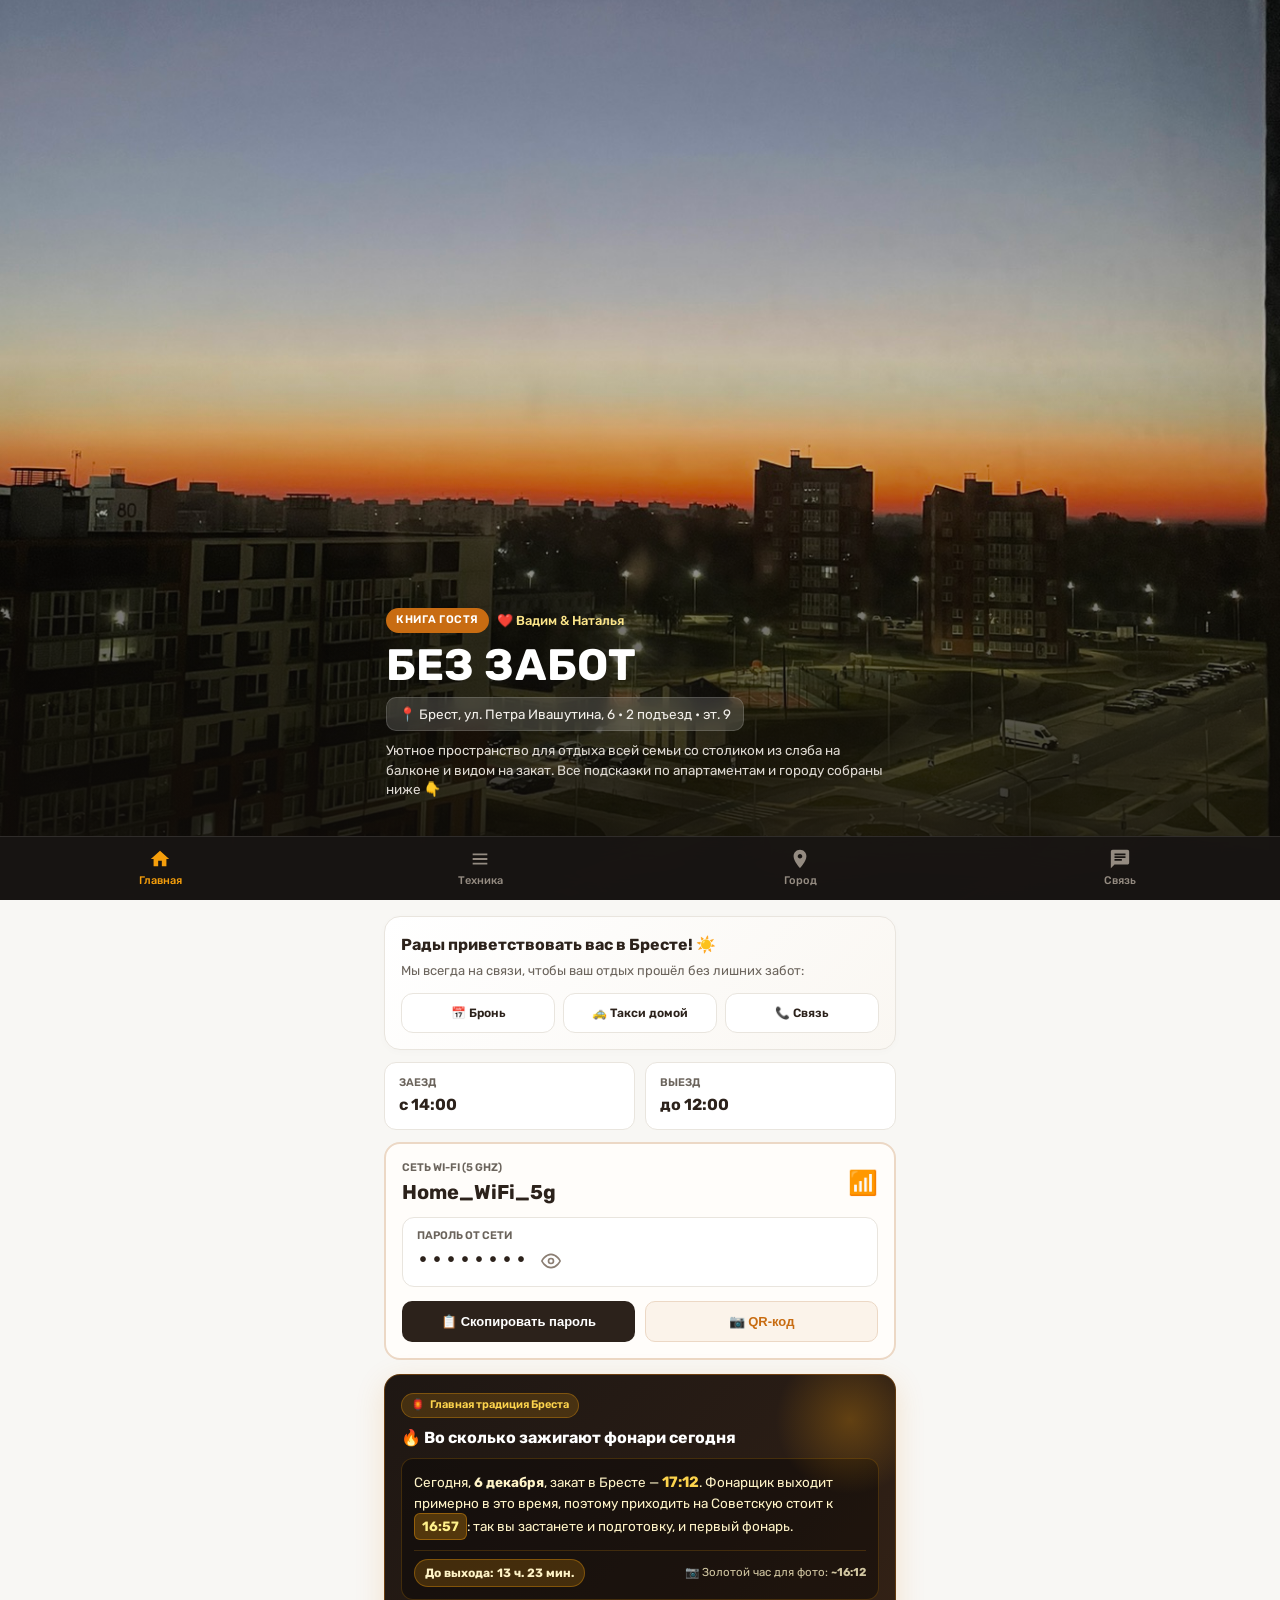
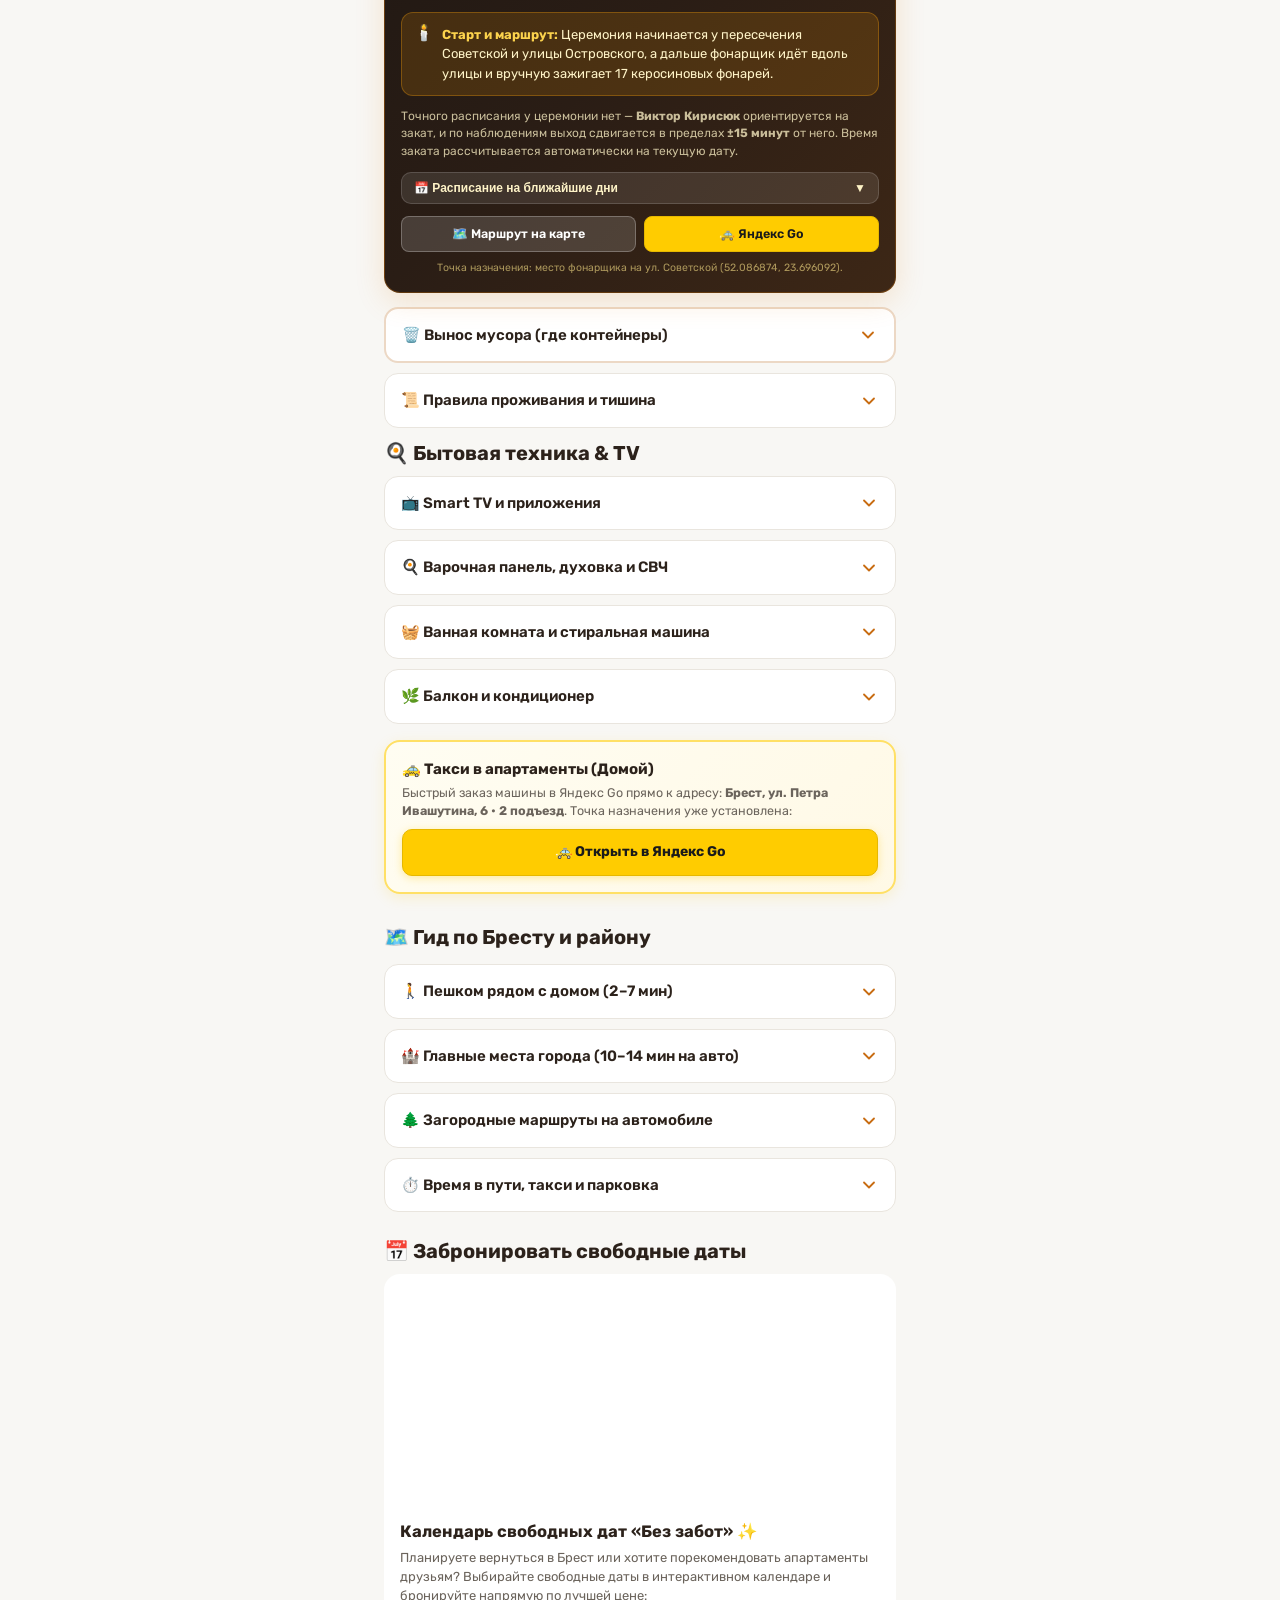
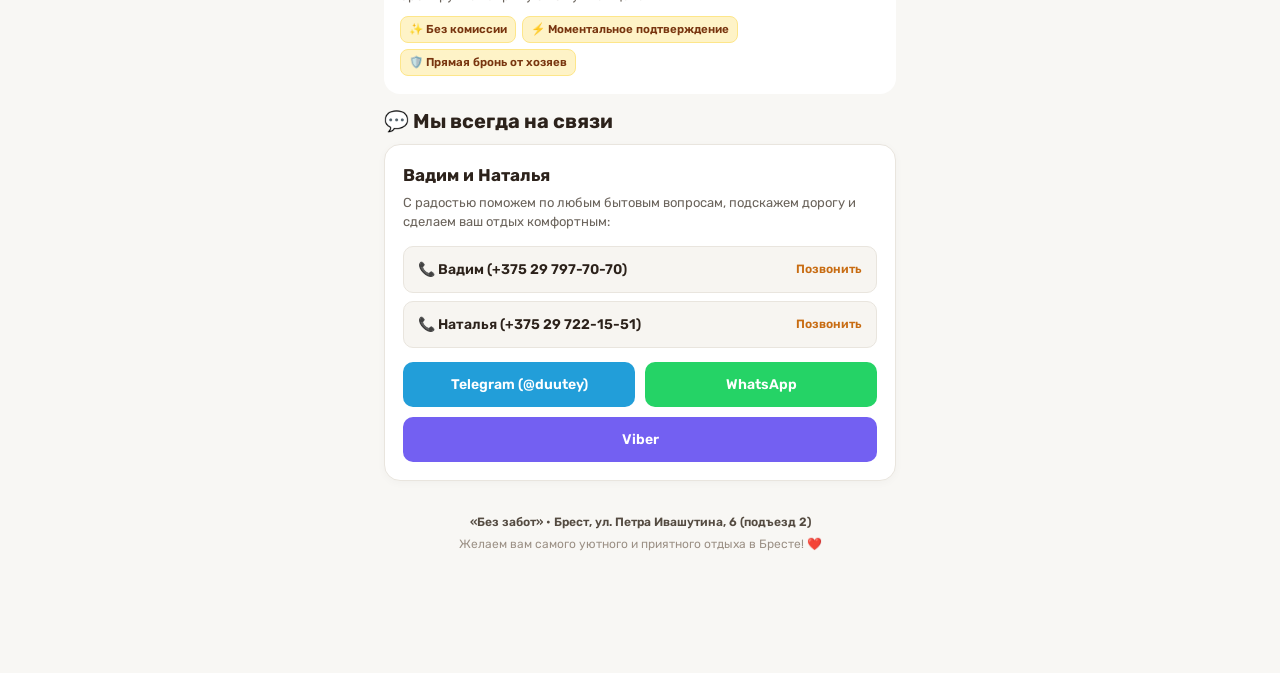
==== commit b56ba17d: "style: update booking widget layout Remove redundant header section and adjust margins to improve in" ====
--- a/index.html
+++ b/index.html
@@ -728,7 +728,9 @@
     }
 
     .booking-header {
-      margin-bottom: 12px;
+      margin-top: 14px;
+      padding-top: 14px;
+      border-top: 1px dashed var(--border-color);
     }
 
     .booking-title {
@@ -772,7 +774,7 @@
       width: 100%;
       min-height: 200px;
       background: transparent;
-      margin-top: 10px;
+      margin-top: 0;
       border: none;
       padding: 0;
       overflow-x: hidden;
@@ -1759,18 +1761,6 @@
     <div id="booking" class="booking-section">
       <h2 class="section-title" style="margin-top: 0; margin-bottom: 8px;">📅 Забронировать свободные даты</h2>
       <div class="card booking-card" style="margin-top: 0;">
-        <div class="booking-header">
-          <div class="booking-title">Календарь свободных дат «Без забот» ✨</div>
-          <p class="booking-subtitle">
-            Планируете вернуться в Брест или хотите порекомендовать апартаменты друзьям? Выбирайте свободные даты в интерактивном календаре и бронируйте напрямую по лучшей цене:
-          </p>
-          <div class="booking-features">
-            <span class="booking-badge">✨ Без комиссии</span>
-            <span class="booking-badge">⚡ Моментальное подтверждение</span>
-            <span class="booking-badge">🛡️ Прямая бронь от хозяев</span>
-          </div>
-        </div>
-
         <div class="werent-wrapper">
           <div class="werent-booking-module"></div>
           <script src="https://cdn.werent.me/widget/app.js"></script>
@@ -2058,6 +2048,18 @@
               }
             })();
           </script>
+        </div>
+
+        <div class="booking-header">
+          <div class="booking-title">Календарь свободных дат «Без забот» ✨</div>
+          <p class="booking-subtitle">
+            Планируете вернуться в Брест или хотите порекомендовать апартаменты друзьям? Выбирайте свободные даты в интерактивном календаре и бронируйте напрямую по лучшей цене:
+          </p>
+          <div class="booking-features">
+            <span class="booking-badge">✨ Без комиссии</span>
+            <span class="booking-badge">⚡ Моментальное подтверждение</span>
+            <span class="booking-badge">🛡️ Прямая бронь от хозяев</span>
+          </div>
         </div>
       </div>
     </div>
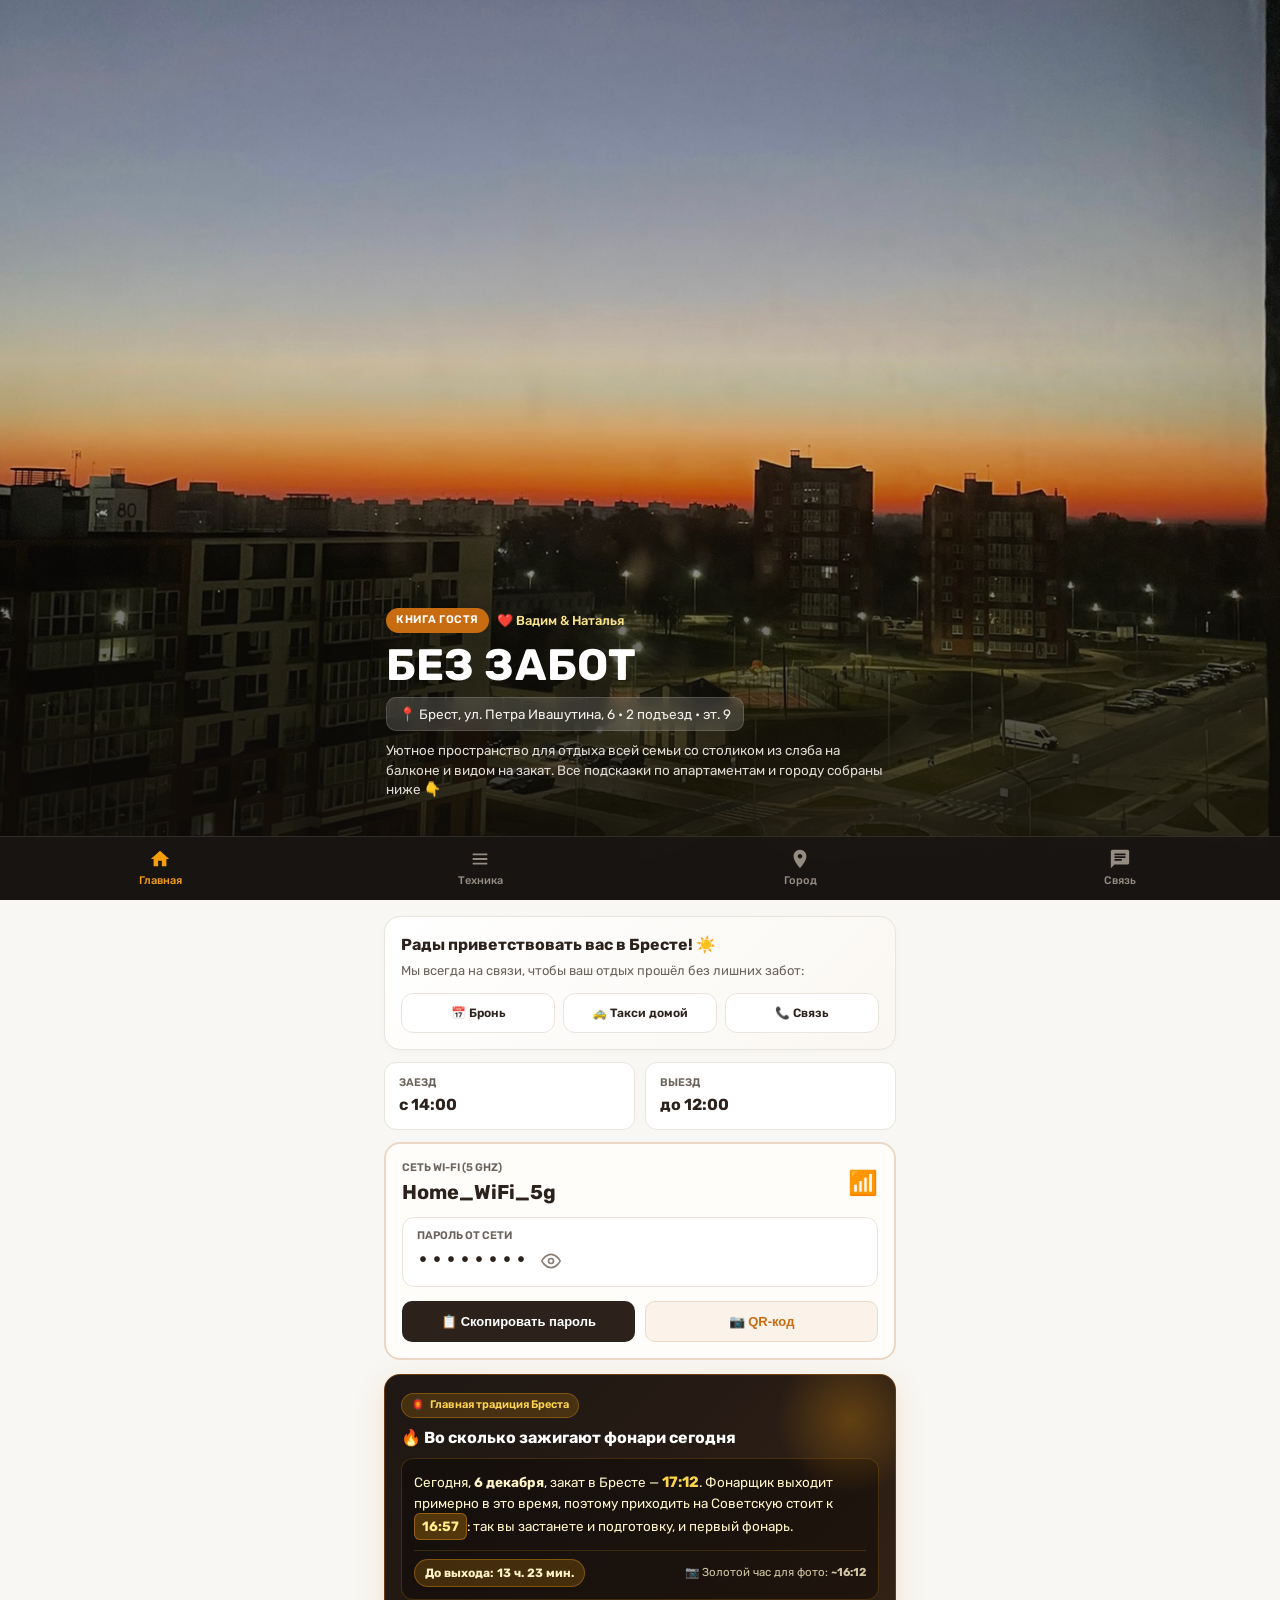
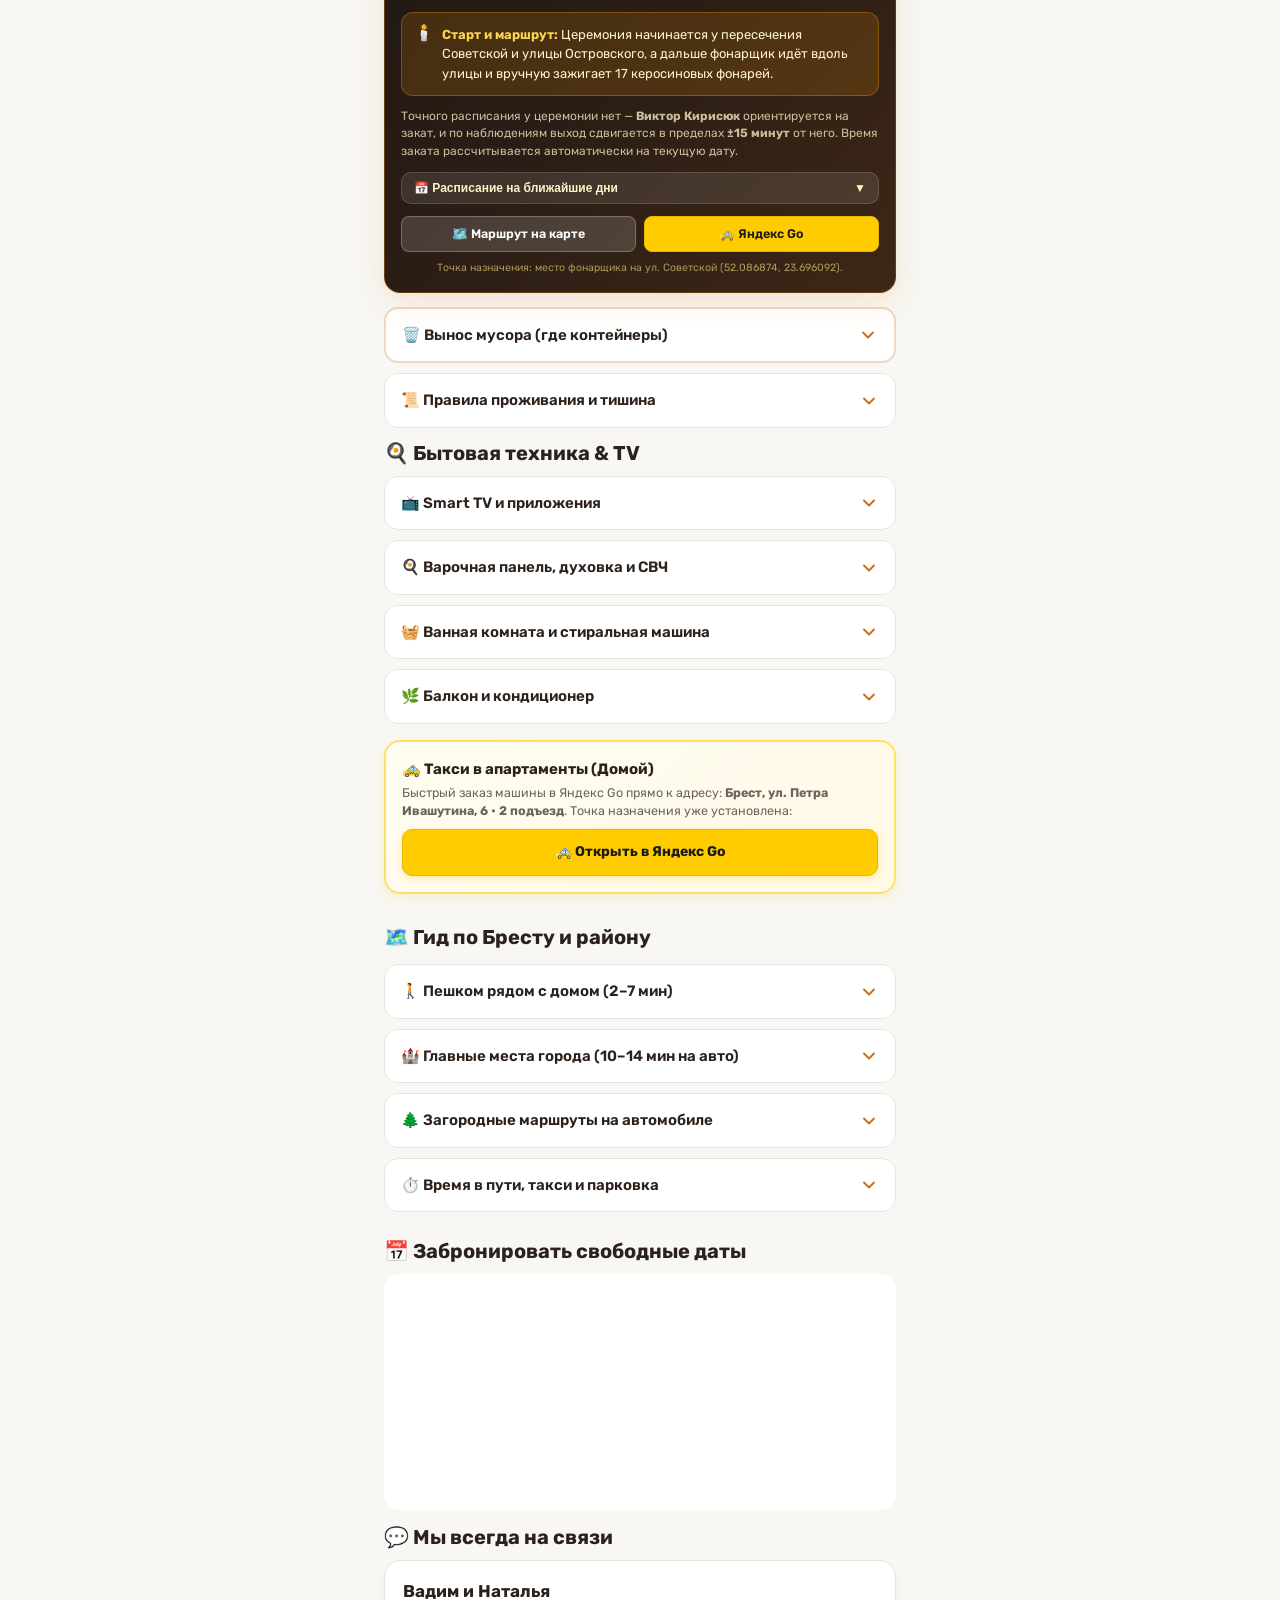
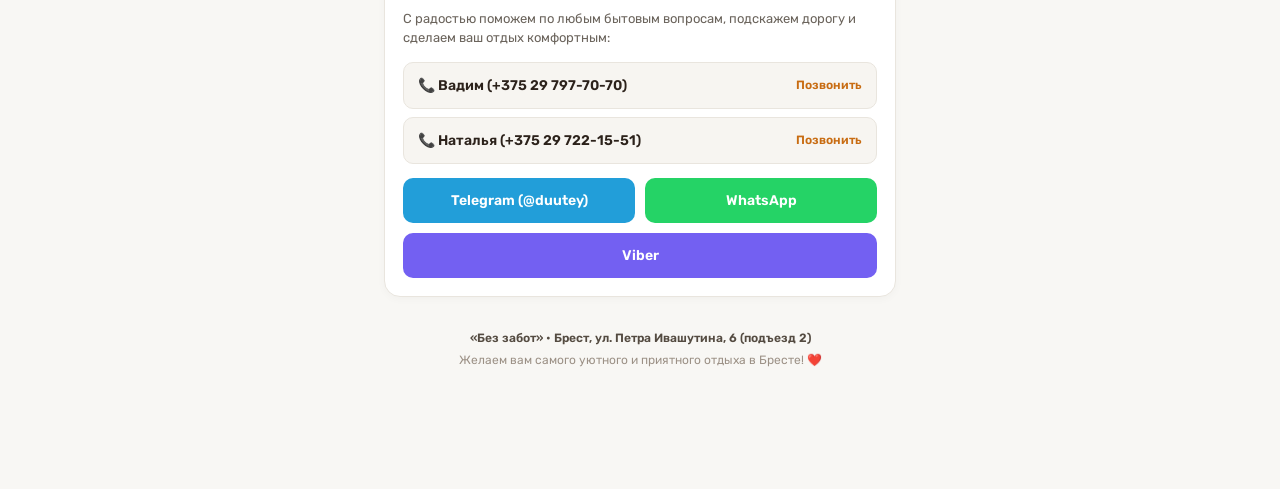
==== commit 92cc8782: "refactor: remove booking calendar section from index The booking calendar and its associated promoti" ====
--- a/index.html
+++ b/index.html
@@ -2048,18 +2048,6 @@
               }
             })();
           </script>
-        </div>
-
-        <div class="booking-header">
-          <div class="booking-title">Календарь свободных дат «Без забот» ✨</div>
-          <p class="booking-subtitle">
-            Планируете вернуться в Брест или хотите порекомендовать апартаменты друзьям? Выбирайте свободные даты в интерактивном календаре и бронируйте напрямую по лучшей цене:
-          </p>
-          <div class="booking-features">
-            <span class="booking-badge">✨ Без комиссии</span>
-            <span class="booking-badge">⚡ Моментальное подтверждение</span>
-            <span class="booking-badge">🛡️ Прямая бронь от хозяев</span>
-          </div>
         </div>
       </div>
     </div>
